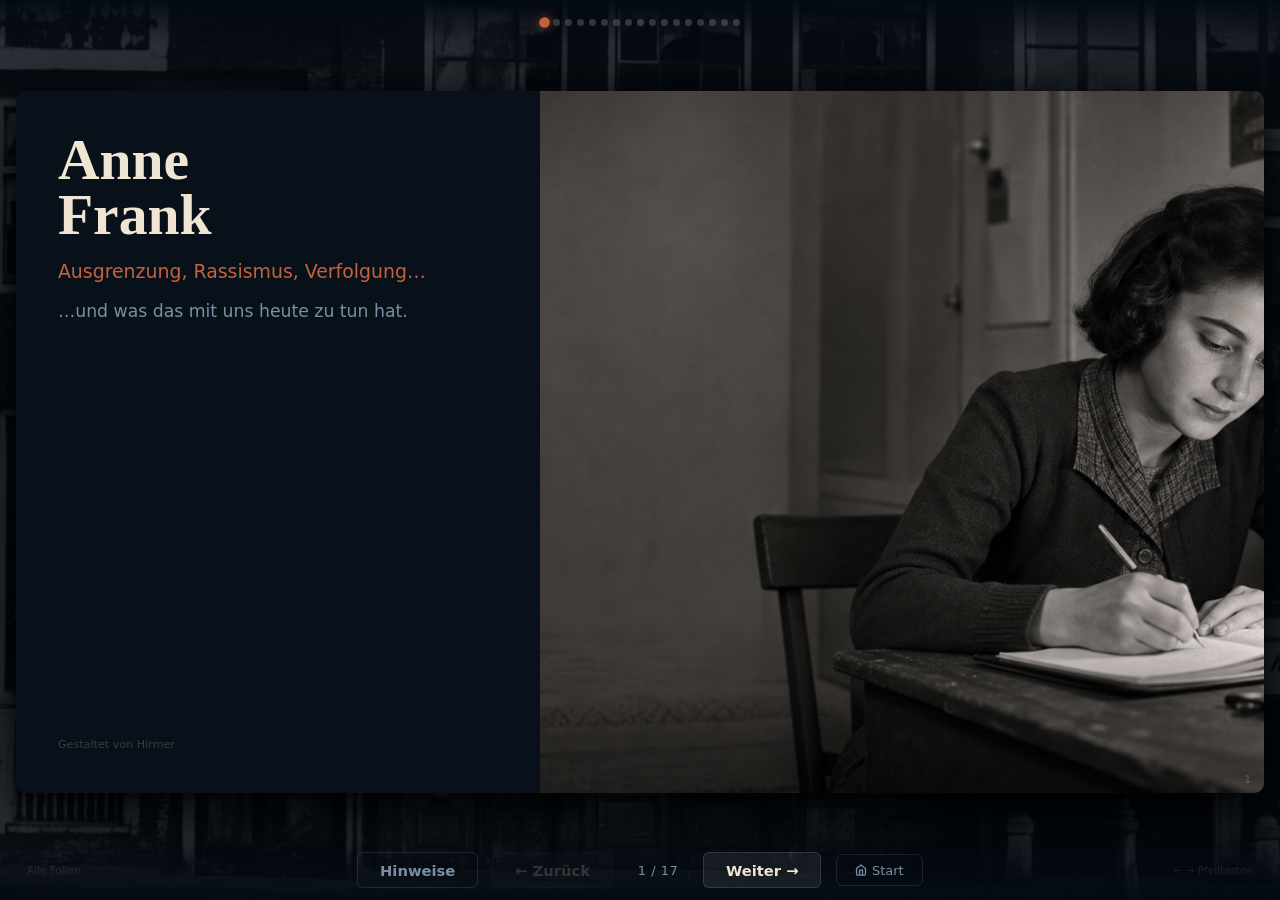
==== folien.html @ f6586eb7 "Initial Commit – Anne Frank Unterricht Website Folien, Arbeitsmaterial, PDF-Vorschauen und alle Asse" ====
<!DOCTYPE html>
<html lang="de">
<head>
  <meta charset="UTF-8">
  <meta name="viewport" content="width=device-width, initial-scale=1.0">
  <title>Anne Frank Unterricht – Folien</title>
  <link rel="icon" href="favicon.ico" sizes="any">
  <link rel="icon" href="favicon.svg" type="image/svg+xml">
  <link rel="stylesheet" href="css/theme.css">
  <link rel="stylesheet" href="css/folien.css">
</head>
<body>

  <!-- ── Dot-Navigation (oben) ──────────────── -->
  <nav class="dots-nav">
    <span class="dot" data-index="0"  title="F1 · Titel"></span>
    <span class="dot" data-index="1"  title="F2 · Gesprächsrahmen"></span>
    <span class="dot" data-index="2"  title="F3 · Wer war Anne?"></span>
    <span class="dot" data-index="3"  title="F4 · Zeitleiste"></span>
    <span class="dot" data-index="4"  title="F5 · Das Versteck"></span>
    <span class="dot" data-index="5"  title="F6 · Vorentlastung"></span>
    <span class="dot" data-index="6"  title="F7 · Video"></span>
    <span class="dot" data-index="7"  title="F8 · Gespräch nach Video"></span>
    <span class="dot" data-index="8"  title="F9 · Arbeitsblatt 1"></span>
    <span class="dot" data-index="9"  title="F10 · Übergang"></span>
    <span class="dot" data-index="10" title="F11 · Ausgrenzung heute"></span>
    <span class="dot" data-index="11" title="F12 · Wichtige Begriffe"></span>
    <span class="dot" data-index="12" title="F13 · Alltagssituationen"></span>
    <span class="dot" data-index="13" title="F14 · Klassendiskussion"></span>
    <span class="dot" data-index="14" title="F15 · Arbeitsblatt 2"></span>
    <span class="dot" data-index="15" title="F16 · Abschluss"></span>
    <span class="dot" data-index="16" title="F17 · Kahoot"></span>
  </nav>

  <!-- ── Folien-Bühne ───────────────────────── -->
  <main class="slide-stage" id="slideStage">

    <!-- F1 · Titelfolie ─────────────────────── -->
    <article class="slide" id="s0" style="background:var(--dark)">
      <div class="title-split">
        <div class="ts-left">
          <h1>Anne<br>Frank</h1>
          <p class="sub1">Ausgrenzung, Rassismus, Verfolgung…</p>
          <p class="sub2">…und was das mit uns heute zu tun hat.</p>
          <p class="credit">Gestaltet von Hirmer</p>
        </div>
        <div class="ts-right">
                    <!-- BILD: anne-schreibtisch  |  16:9 Querformat  |  1920×1080 px  |  Generiert ✓ -->
<div class="img-ph filled">
            <img src="images/anne-schreibtisch.png" alt="Anne schreibt an einem Schreibtisch in einem ruhigen Zimmer">

          </div>
        </div>
      </div>
      <span class="slide-num">1</span>
    </article>

    <!-- F2 · Gesprächsrahmen: 4 Karten ─────── -->
    <article class="slide" id="s1" style="background:var(--dark)">
      <div class="wichtig-wrap">
      <div class="strip-head"><span>Wichtig für das heutige Thema</span></div>
      <div class="wk-v2">

        <div class="wk-v2-row wk-v2-row-theme">
          <span class="wk-v2-label">Darüber sprechen wir heute</span>
          <div class="wk-v2-cards">

            <div class="wk-v2-card wk-v2-theme">
              <div class="wk-v2-img">
                <!-- BILD: wichtig-kind  |  16:9 Querformat  |  1600×900 px  |  Generiert ✓ (Neugenerierung als 16:9 empfohlen; focalPoint: center) -->
                <div class="img-ph filled"><img src="images/wichtig-kind.png" alt="Ernstes Kinderporträt im Stil der 1940er Jahre"></div>
              </div>
              <div class="wk-v2-body">
                <span>Wir sprechen über ein <strong>Kind im Krieg</strong>.</span>
              </div>
            </div>

            <div class="wk-v2-card wk-v2-theme">
              <div class="wk-v2-img">
                <!-- BILD: wichtig-ausgrenzung  |  16:9 Querformat  |  1600×900 px  |  Generiert ✓ (Neugenerierung als 16:9 empfohlen; focalPoint: center) -->
                <div class="img-ph filled"><img src="images/wichtig-ausgrenzung.png" alt="Eine einzelne Figur steht getrennt von einer Gruppe"></div>
              </div>
              <div class="wk-v2-body">
                <span>Es geht um <strong>Ausgrenzung und Angst</strong>.</span>
              </div>
            </div>

          </div>
        </div>

        <div class="wk-v2-row wk-v2-row-rules">
          <span class="wk-v2-label">Das gilt heute bei uns</span>
          <div class="wk-v2-cards">

            <div class="wk-v2-card wk-v2-rules">
              <div class="wk-v2-img">
                <!-- BILD: wichtig-sicherheit  |  16:9 Querformat  |  1600×900 px  |  Generiert ✓ (Neugenerierung als 16:9 empfohlen; focalPoint: center) -->
                <div class="img-ph filled"><img src="images/wichtig-sicherheit.png" alt="Schützende Hände halten ein warmes Licht"></div>
              </div>
              <div class="wk-v2-body">
                <span>Niemand muss etwas <strong>Persönliches</strong> erzählen.</span>
              </div>
            </div>

            <div class="wk-v2-card wk-v2-rules">
              <div class="wk-v2-img">
                <!-- BILD: wichtig-respekt  |  16:9 Querformat  |  1600×900 px  |  Generiert ✓ (Neugenerierung als 16:9 empfohlen; focalPoint: center) -->
                <div class="img-ph filled"><img src="images/wichtig-respekt.png" alt="Zwei Menschen begegnen sich respektvoll im Gespräch"></div>
              </div>
              <div class="wk-v2-body">
                <span>Jede <strong>Meinung wird respektiert</strong>.</span>
              </div>
            </div>

          </div>
        </div>

      </div>
      </div>
    </article>

    <!-- F3 · Wer war Anne? ──────────────────── -->
    <article class="slide" id="s2" style="background:var(--cream2)">
      <div class="speech-slide" style="background:transparent">
        <div class="sp-left">
          <div class="bubble">
            <p>„Hi, ich bin Anne! Wer von euch kennt mich und kann etwas über mich erzählen?"</p>
          </div>
        </div>
        <div class="sp-right">
                    <!-- BILD: anne-portraet-laechelnd  |  2:3 Hochformat  |  800×1200 px  |  Generiert ✓ -->
<div class="img-ph filled" style="height:100%">
            <img src="images/anne-portraet-laechelnd.png" alt="Freundliches Porträt eines Mädchens im Aquarellstil">

          </div>
        </div>
      </div>
      <span class="slide-num">3</span>
    </article>

    <!-- F4 · Zeitleiste ─────────────────────── -->
    <article class="slide" id="s3" style="background:var(--dark)">
      <div class="timeline-slide">
        <div class="tl-head">
          <h2>Anne Frank – Eine Zeitleiste</h2>
          <p>Von Frankfurt nach Bergen-Belsen</p>
        </div>
        <div class="tl-body">
          <div class="tl-imgs">
            <div class="tl-img-box">
              <!-- BILD: anne-frankfurt-1929  |  4:3 Querformat  |  Generiert ✓ -->
              <div class="img-ph filled"><img src="images/anne-frankfurt-1929.png" alt="Frankfurt am Main um 1929 mit Familie und Kinderwagen"></div>
            </div>
            <div class="tl-img-box">
              <!-- BILD: anne-amsterdam-1933  |  4:3 Querformat  |  Generiert ✓ -->
              <div class="img-ph filled"><img src="images/anne-amsterdam-1933.png" alt="Jüdische Familie kommt 1933 mit Koffern in Amsterdam an"></div>
            </div>
            <div class="tl-img-box">
              <!-- BILD: anne-hinterhaus-1942  |  4:3 Querformat  |  Generiert ✓ -->
              <div class="img-ph filled"><img src="images/anne-hinterhaus-1942.png" alt="Das Hinterhaus in Amsterdam als stilles Versteck um 1942"></div>
            </div>
            <div class="tl-img-box">
              <!-- BILD: anne-entdeckt-1944  |  4:3 Querformat  |  Generiert ✓ -->
              <div class="img-ph filled"><img src="images/anne-entdeckt-1944.png" alt="Ein Bücherregal-Geheimgang wird 1944 in hellem Licht entdeckt"></div>
            </div>
            <div class="tl-img-box">
              <!-- BILD: anne-erinnerung-1945  |  4:3 Querformat  |  Generiert ✓ -->
              <div class="img-ph filled"><img src="images/anne-erinnerung-1945.png" alt="Offenes Tagebuch mit weißer Tulpe als stilles Gedenken an 1945"></div>
            </div>
          </div>
          <div class="tl-connector">
            <div class="tl-dot-cell"><div class="tl-dot"></div></div>
            <div class="tl-dot-cell"><div class="tl-dot"></div></div>
            <div class="tl-dot-cell"><div class="tl-dot"></div></div>
            <div class="tl-dot-cell"><div class="tl-dot"></div></div>
            <div class="tl-dot-cell"><div class="tl-dot"></div></div>
          </div>
          <div class="tl-texts">
            <div class="tl-cell"><div class="tl-year">1929</div><div class="tl-title">Frankfurt</div><div class="tl-desc">Anne wird am 12. Juni in Frankfurt am Main geboren.</div></div>
            <div class="tl-cell"><div class="tl-year">1933</div><div class="tl-title">Niederlande</div><div class="tl-desc">Familie Frank flüchtet vor den Nazis nach Amsterdam.</div></div>
            <div class="tl-cell"><div class="tl-year">1942</div><div class="tl-title">Das Versteck</div><div class="tl-desc">Die Familie zieht ins geheime Hinterhaus – über 2 Jahre lang.</div></div>
            <div class="tl-cell"><div class="tl-year">1944</div><div class="tl-title">Entdeckt</div><div class="tl-desc">Die Familie wird verraten und von der Gestapo verhaftet.</div></div>
            <div class="tl-cell"><div class="tl-year">1945</div><div class="tl-title">Bergen-Belsen</div><div class="tl-desc">Anne stirbt im KZ. Sie ist 15 Jahre alt.</div></div>
          </div>
        </div>
      </div>
      <span class="slide-num">4</span>
    </article>

    <!-- F5 · Das Versteck und das Tagebuch ─── -->
    <article class="slide" id="s4" style="background:var(--cream2)">
      <div class="panel-image" style="background:transparent">
        <div class="pi-panel">
          <h2>Das Versteck und das Tagebuch</h2>
          <p>Anne und ihre Familie mussten sich <strong>über zwei Jahre</strong> im Hinterhaus in Amsterdam verstecken.</p>
          <p>In dieser Zeit schrieb Anne alle ihre Gedanken und Gefühle in ihr <strong>Tagebuch</strong> – das einzige, was ihr blieb.</p>
        </div>
        <div class="pi-img">
                    <!-- BILD: hinterhaus-aquarell  |  3:4 Hochformat  |  Generiert ✓ -->
          <div class="img-ph filled" style="height:100%">
            <img src="images/hinterhaus-aquarell.png" alt="Aquarell-Illustration des Hinterhauses in Amsterdam">
          </div>
        </div>
      </div>
      <span class="slide-num">5</span>
    </article>

    <!-- F6 · Vorentlastung Video ─────────────── -->
    <article class="slide" id="s5" style="background:var(--dark)">
      <div class="strip-head"><span>Bevor wir das Video schauen</span></div>
      <div class="previd-body">

        <div class="previd-center">
          <span class="previd-label">🎬 Deine Aufgabe</span>
          <h2 class="previd-question">Wie lange hat Anne<br>sich versteckt?</h2>
          <p class="previd-hint">Achte im Video auf diese Antwort.</p>
        </div>

        <div class="previd-vocab">
          <span class="previd-vocab-label">Im Video kommen diese Begriffe vor – kennst du sie schon?</span>
          <div class="previd-cards">

            <div class="pvc-wrap">
              <div class="pvc-card" onclick="this.classList.toggle('flipped')">
                <div class="pvc-front"><span class="pvc-term">Hinterhaus</span></div>
                <div class="pvc-back"><span class="pvc-def">Versteck</span></div>
              </div>
            </div>

            <div class="pvc-wrap">
              <div class="pvc-card" onclick="this.classList.toggle('flipped')">
                <div class="pvc-front"><span class="pvc-term">Tagebuch</span></div>
                <div class="pvc-back"><span class="pvc-def">Annes Heft</span></div>
              </div>
            </div>

            <div class="pvc-wrap">
              <div class="pvc-card" onclick="this.classList.toggle('flipped')">
                <div class="pvc-front"><span class="pvc-term">Gestapo</span></div>
                <div class="pvc-back"><span class="pvc-def">Nazi-Polizei</span></div>
              </div>
            </div>

            <div class="pvc-wrap">
              <div class="pvc-card" onclick="this.classList.toggle('flipped')">
                <div class="pvc-front"><span class="pvc-term">Bergen-Belsen</span></div>
                <div class="pvc-back"><span class="pvc-def">Lager</span></div>
              </div>
            </div>

          </div>
        </div>

      </div>
      <span class="slide-num">6</span>
    </article>

    <!-- F7 · Video ───────────────────────────── -->
    <article class="slide" id="s6" style="background:var(--dark)">
      <div class="vid-layout">

        <div class="vid-left">
          <div class="vid-task">
            <p class="vid-intro">Schaut euch Annes Geschichte an.</p>
            <p class="vid-q-label">Achtet dabei auf die Frage:</p>
            <p class="vid-question">Wie lange musste sich Anne verstecken?</p>
          </div>
          <div class="vid-meta">
            <div class="vid-meta-row">
              <span class="vid-meta-label">Quelle</span>
              <span class="vid-meta-val">Anne Frank House, Amsterdam</span>
            </div>
            <div class="vid-meta-row">
              <span class="vid-meta-label">Dauer</span>
              <span class="vid-meta-val">28 Minuten</span>
            </div>
            <div class="vid-meta-row">
              <span class="vid-meta-label">Schwerpunkt</span>
              <span class="vid-meta-val">Leben und Verfolgung von Anne Frank</span>
            </div>
            <div class="vid-meta-links">
              <a class="vid-meta-btn" href="https://www.annefrank.org/de/bildungsarbeit/product/132/video-das-kurze-leben-der-anne-frank/" target="_blank">Anne Frank House</a>
              <a class="vid-meta-btn" href="https://vimeo.com/329564758/5d00be0e79" target="_blank">Vimeo</a>
            </div>
          </div>
        </div>

        <div class="vid-right">
          <a class="vid-thumb-wrap" href="https://vimeo.com/329564758/5d00be0e79" target="_blank" onclick="event.stopPropagation()">
            <img class="vid-thumb" src="images/anne_frank_titel.png" alt="Anne Frank – Ihre Geschichte" onerror="this.src='https://vumbnail.com/329564758.jpg'">
            <div class="vid-play-btn">
              <svg viewBox="0 0 80 80" width="90" height="90">
                <circle cx="40" cy="40" r="38" fill="rgba(0,0,0,.55)" stroke="rgba(255,255,255,.25)" stroke-width="1.5"/>
                <polygon points="32,22 62,40 32,58" fill="white"/>
              </svg>
            </div>
          </a>
        </div>

      </div>
      <span class="slide-num">7</span>
    </article>

    <!-- F8 · Gespräch nach dem Video ────────── -->
    <article class="slide sp-var-2" id="s7" style="background:var(--cream2)">
      <div class="speech-slide" style="background:transparent">
        <div class="sp-left">
          <div class="bubble">
            <p>„Wie hättet ihr euch gefühlt, wenn ihr euch verstecken müsstet?"</p>
          </div>
        </div>
        <div class="sp-right">
                    <!-- BILD: anne-portraet-laechelnd  |  2:3 Hochformat  |  800×1200 px  |  Generiert ✓ -->
<div class="img-ph filled" style="height:100%">
            <img src="images/anne-portraet-laechelnd.png" alt="Freundliches Porträt eines Mädchens im Aquarellstil">
          </div>
        </div>
      </div>
      <span class="slide-num">8</span>
    </article>

    <!-- F9 · Arbeitsblatt 1 ─────────────────── -->
    <article class="slide" id="s8" style="background:var(--dark)">
      <div class="panel-image">
        <div class="pi-panel">
          <h2>Bearbeitet jetzt das Arbeitsblatt!</h2>
          <p>Lest die Aufgaben durch und bearbeitet sie in Einzelarbeit.</p>
          <div class="worksheet-preview-pair">
            <button class="worksheet-preview-card" data-img="Arbeitsblaetter/previews/Png_AB1_AnneFrank_S.png">
              <img src="Arbeitsblaetter/previews/Png_AB1_AnneFrank_S.png" alt="Arbeitsblatt 1 Schülerblatt">
              <span>Schülerblatt</span>
            </button>
            <button class="worksheet-preview-card" data-img="Arbeitsblaetter/previews/Png_AB1_AnneFrank_L.png">
              <img src="Arbeitsblaetter/previews/Png_AB1_AnneFrank_L.png" alt="Arbeitsblatt 1 Lösungsblatt">
              <span>Lösungsblatt</span>
            </button>
          </div>
          <p class="worksheet-preview-hint">Anklicken zum Vergrößern</p>
        </div>
        <div class="pi-img">
          <div class="img-ph filled" style="height:100%">
            <img src="images/schueler-arbeitsblatt.png" alt="Jugendlicher arbeitet konzentriert an einem Arbeitsblatt">
          </div>
        </div>
      </div>
      <span class="slide-num">9</span>
    </article>

    <!-- F10 · Übergang ──────────────────────── -->
    <article class="slide sp-var-3" id="s9" style="background:var(--cream2)">
      <div class="speech-slide" style="background:transparent">
        <div class="sp-left">
          <div class="bubble">
            <p>„Warum werden Menschen manchmal ausgeschlossen, obwohl sie nichts falsch gemacht haben?"</p>
          </div>
        </div>
        <div class="sp-right">
                    <!-- BILD: anne-portraet-laechelnd  |  2:3 Hochformat  |  800×1200 px  |  Generiert ✓ -->
<div class="img-ph filled" style="height:100%">
            <img src="images/anne-portraet-laechelnd.png" alt="Freundliches Porträt eines Mädchens im Aquarellstil">
          </div>
        </div>
      </div>
      <span class="slide-num">10</span>
    </article>

    <!-- F10 · Gibt es Ausgrenzung heute noch? ─ -->
    <article class="slide sp-var-4" id="s10" style="background:var(--cream2)">
      <div class="speech-slide" style="background:transparent">
        <div class="sp-left">
          <div class="bubble">
            <p>„Habt ihr so etwas schon einmal erlebt oder beobachtet?"</p>
          </div>
        </div>
        <div class="sp-right">
                    <!-- BILD: anne-portraet-laechelnd  |  2:3 Hochformat  |  800×1200 px  |  Generiert ✓ -->
<div class="img-ph filled" style="height:100%">
            <img src="images/anne-portraet-laechelnd.png" alt="Freundliches Porträt eines Mädchens im Aquarellstil">
          </div>
        </div>
      </div>
      <span class="slide-num">11</span>
    </article>

    <!-- F11 · Wichtige Begriffe ─────────────── -->
    <article class="slide" id="s11">
      <div class="glossary">
        <div class="strip-head"><span>Begriffe verstehen</span></div>
        <div class="gl-flip-grid">

          <div class="gl-flip-wrap">
            <div class="gl-flip-card" onclick="flipCard(this)">
              <div class="gl-front">
                <span class="gl-flip-term">Ausgrenzung</span>
                <div class="gl-flip-img">
                                    <!-- BILD: glossar-ausgrenzung  |  1:1 Quadrat  |  Generiert ✓ -->
                  <div class="img-ph filled"><img src="images/glossar-ausgrenzung.png" alt="Ein Kind sitzt allein am Rand eines Spielplatzes"></div>
                </div>
                <span class="gl-flip-hint">Tippen zum Aufdecken</span>
              </div>
              <div class="gl-back">
                <span class="gl-flip-term">Ausgrenzung</span>
                <p>Wenn jemand absichtlich von einer Gruppe ferngehalten oder ignoriert wird.</p>
              </div>
            </div>
          </div>

          <div class="gl-flip-wrap">
            <div class="gl-flip-card" onclick="flipCard(this)">
              <div class="gl-front">
                <span class="gl-flip-term">Diskriminierung</span>
                <div class="gl-flip-img">
                                    <!-- BILD: glossar-diskriminierung  |  1:1 Quadrat  |  Generiert ✓ -->
                  <div class="img-ph filled"><img src="images/glossar-diskriminierung.png" alt="Eine Waage zeigt ungleiche Behandlung verschiedener Menschen"></div>
                </div>
                <span class="gl-flip-hint">Tippen zum Aufdecken</span>
              </div>
              <div class="gl-back">
                <span class="gl-flip-term">Diskriminierung</span>
                <p>Wenn jemand unfair behandelt wird – wegen Herkunft, Aussehen oder Religion.</p>
              </div>
            </div>
          </div>

          <div class="gl-flip-wrap">
            <div class="gl-flip-card" onclick="flipCard(this)">
              <div class="gl-front">
                <span class="gl-flip-term">Vorurteil</span>
                <div class="gl-flip-img">
                                    <!-- BILD: glossar-vorurteil  |  1:1 Quadrat  |  Generiert ✓ -->
                  <div class="img-ph filled"><img src="images/glossar-vorurteil.png" alt="Ein Gesicht ist teilweise durch eine Augenbinde verdeckt"></div>
                </div>
                <span class="gl-flip-hint">Tippen zum Aufdecken</span>
              </div>
              <div class="gl-back">
                <span class="gl-flip-term">Vorurteil</span>
                <p>Eine Meinung über jemanden, ohne ihn wirklich zu kennen – oft falsch und verletzend.</p>
              </div>
            </div>
          </div>

          <div class="gl-flip-wrap">
            <div class="gl-flip-card" onclick="flipCard(this)">
              <div class="gl-front">
                <span class="gl-flip-term">Rassismus</span>
                <div class="gl-flip-img">
                                    <!-- BILD: glossar-rassismus  |  1:1 Quadrat  |  Generiert ✓ -->
                  <div class="img-ph filled"><img src="images/glossar-rassismus.png" alt="Eine abweisende Hand steht vor einer vielfältigen Gruppe"></div>
                </div>
                <span class="gl-flip-hint">Tippen zum Aufdecken</span>
              </div>
              <div class="gl-back">
                <span class="gl-flip-term">Rassismus</span>
                <p>Wenn Menschen wegen ihrer Hautfarbe, Herkunft oder Religion schlechter behandelt werden.</p>
              </div>
            </div>
          </div>

        </div>
      </div>
      <span class="slide-num">12</span>
    </article>

    <!-- F12 · Alltagssituationen ─────────────── -->
    <article class="slide" id="s12" style="background:var(--cream2)">
      <div class="speech-slide" style="background:transparent">
        <div class="sp-left">
          <div class="sit-examples">
            <div class="sit-ex">„Du darfst nicht mitspielen."</div>
            <div class="sit-ex">„Jemand wird wegen seiner Sprache ausgelacht."</div>
            <div class="sit-ex">„Jemand wird wegen seiner Herkunft beleidigt."</div>
          </div>
          <div class="bubble">
            <p>„Ist das fair?"</p>
          </div>
        </div>
        <div class="sp-right">
                    <!-- BILD: anne-portraet-laechelnd  |  2:3 Hochformat  |  800×1200 px  |  Generiert ✓ -->
<div class="img-ph filled" style="height:100%">
            <img src="images/anne-portraet-laechelnd.png" alt="Freundliches Porträt eines Mädchens im Aquarellstil">
          </div>
        </div>
      </div>
      <span class="slide-num">13</span>
    </article>

    <!-- F13 · Klassendiskussion ─────────────── -->
    <article class="slide sp-var-2" id="s13" style="background:var(--cream2)">
      <div class="speech-slide" style="background:transparent">
        <div class="sp-left">
          <div class="bubble">
            <p>„Was kann man tun, wenn jemand ausgegrenzt wird?"</p>
          </div>
        </div>
        <div class="sp-right">
                    <!-- BILD: anne-portraet-laechelnd  |  2:3 Hochformat  |  800×1200 px  |  Generiert ✓ -->
<div class="img-ph filled" style="height:100%">
            <img src="images/anne-portraet-laechelnd.png" alt="Freundliches Porträt eines Mädchens im Aquarellstil">
          </div>
        </div>
      </div>
      <span class="slide-num">14</span>
    </article>

    <!-- F14 · Arbeitsblatt 2 ───────────────────── -->
    <article class="slide" id="s14" style="background:var(--dark)">
      <div class="panel-image">
        <div class="pi-panel">
          <h2>Bearbeitet jetzt das Arbeitsblatt!</h2>
          <p>Fallbeispiele in Gruppen bearbeiten.<br>Je eine Perspektive: <strong>Opfer · Täter · Beobachter</strong></p>
          <div class="worksheet-preview-pair">
            <button class="worksheet-preview-card" data-img="Arbeitsblaetter/previews/Png_AB2_Diskriminierung_S.png">
              <img src="Arbeitsblaetter/previews/Png_AB2_Diskriminierung_S.png" alt="Arbeitsblatt 2 Schülerblatt">
              <span>Schülerblatt</span>
            </button>
            <button class="worksheet-preview-card" data-img="Arbeitsblaetter/previews/Png_AB2_Diskriminierung_L.png">
              <img src="Arbeitsblaetter/previews/Png_AB2_Diskriminierung_L.png" alt="Arbeitsblatt 2 Lösungsblatt">
              <span>Lösungsblatt</span>
            </button>
          </div>
          <p class="worksheet-preview-hint">Anklicken zum Vergrößern</p>
        </div>
        <div class="pi-img">
          <div class="img-ph filled" style="height:100%">
            <img src="images/schueler-arbeitsblatt.png" alt="Jugendlicher arbeitet konzentriert an einem Arbeitsblatt">
          </div>
        </div>
      </div>
      <span class="slide-num">15</span>
    </article>

    <!-- F15 · Abschluss ─────────────────────── -->
    <article class="slide" id="s15" style="background:var(--dark)">
      <div class="closing-split">
        <div class="cl-img">
                    <!-- BILD: anne-tagebuch  |  3:4 Hochformat  |  Generiert ✓ -->
          <div class="img-ph filled" style="height:100%">
            <img src="images/anne-tagebuch.png" alt="Anne Frank beim Schreiben in ihr Tagebuch">
          </div>
        </div>
        <div class="cl-panel">
          <h2>Was können wir von Anne Frank lernen?</h2>
          <div class="cl-situation">
            <p>Auf dem Pausenhof wird ein Schüler wegen seiner Herkunft oder seiner Sprache ausgelacht.</p>
            <p>Die meisten schauen nur zu.</p>
          </div>
          <p class="cl-question">Wie könnten wir in dieser Situation reagieren?</p>
          <div class="cl-flip-wrap">
            <div class="cl-flip-card" onclick="flipCard(this)">
              <div class="cl-flip-front">
                <span class="cl-flip-label">Zum Abschluss</span>
                <span class="cl-flip-sub">ein Gedanke von Anne Frank</span>
                <span class="cl-flip-hint">Tippen zum Aufdecken</span>
              </div>
              <div class="cl-flip-back">
                <p>„Wie wunderbar ist es,<br>dass niemand einen Moment warten muss,<br>um die Welt zu verbessern."</p>
                <cite>— Anne Frank</cite>
              </div>
            </div>
          </div>
        </div>
      </div>
      <span class="slide-num">16</span>
    </article>

    <!-- F16 · Kahoot-Quiz ───────────────────── -->
    <article class="slide" id="s16" style="background:#46178f; display:flex; flex-direction:column; align-items:center; justify-content:center; gap:0;">
      <div style="text-align:center; color:white; display:flex; flex-direction:column; align-items:center; gap:22px; padding:32px 24px;">

        <!-- Dankeschön -->
        <div style="font-family:Georgia,'Times New Roman',serif; line-height:1.2; margin-bottom:4px;">
          <div style="font-size:clamp(1.4em,3.5vw,2.2em); font-weight:700; letter-spacing:0.01em;">Vielen Dank fürs Zuhören!</div>
          <div style="font-size:clamp(0.75em,1.8vw,1em); opacity:0.7; margin-top:6px; font-style:italic;">Jetzt testen wir, was du heute gelernt hast.</div>
        </div>

        <!-- Kahoot-Logo -->
        <div style="font-size:2.6em; font-weight:900; letter-spacing:-2px; font-family:'Helvetica Neue',Helvetica,Arial,sans-serif; line-height:1; opacity:0.95;">
          kahoot!
        </div>

        <!-- Hauptbutton -->
        <a href="https://play.kahoot.it/v2/?quizId=42eddab2-4ef6-45fc-b755-da218dccf1d9&hostId=d2ffbff7-d680-4ff7-a1f4-e59ab9cbad07"
           target="_blank"
           style="display:inline-block; background:#ffa602; color:#1a1a1a; font-size:1.45em; font-weight:900; padding:18px 40px; border-radius:14px; text-decoration:none; letter-spacing:0.3px; box-shadow:0 6px 28px rgba(0,0,0,0.35); transition:transform .15s; line-height:1.2; cursor:pointer;"
           onmouseover="this.style.transform='scale(1.04)'" onmouseout="this.style.transform='scale(1)'">
          🎮&nbsp; Hier geht's zum Anne-Frank-Quiz
        </a>

        <!-- Hinweis-Badge -->
        <div style="background:rgba(255,255,255,0.15); border:1.5px solid rgba(255,255,255,0.4); border-radius:10px; padding:10px 22px; font-size:0.9em; max-width:440px; line-height:1.5;">
          ⚠️&nbsp; <strong>Hinweis:</strong> Die Lehrkraft muss bei Kahoot angemeldet sein, um das Quiz zu starten.
        </div>


      </div>
      <span class="slide-num">17</span>
    </article>

  </main>

  <!-- ── Untere Navigation ───────────────────── -->
  <nav class="bottom-nav">
    <button class="nav-btn" id="btnHinweise">Hinweise</button>
    <button class="nav-btn" id="btnPrev">← Zurück</button>
    <span class="slide-counter" id="slideCounter">1 / 15</span>
    <button class="nav-btn" id="btnNext">Weiter →</button>
    <a class="home-btn" href="index.html">
      <svg width="12" height="12" viewBox="0 0 24 24" fill="none" stroke="currentColor" stroke-width="2.5"><path d="M3 9l9-7 9 7v11a2 2 0 01-2 2H5a2 2 0 01-2-2z"/><polyline points="9 22 9 12 15 12 15 22"/></svg>
      Start
    </a>
    <a class="nav-btn" id="btnFilme" href="filme.html" hidden>Weitere Filme</a>
    <span class="key-hint" id="btnAllSlides">Alle Folien</span>
    <span class="key-hint">← → Pfeiltasten</span>
  </nav>


  <!-- ── Arbeitsblatt-Overlay ──────────────────── -->
  <div class="worksheet-overlay" id="worksheetOverlay" aria-hidden="true">
    <button class="worksheet-overlay-close" id="worksheetOverlayClose">×</button>
    <div class="worksheet-overlay-content">
      <img id="worksheetOverlayImage" src="" alt="">
    </div>
  </div>

  <script src="js/moderation.js"></script>
  <script src="js/folien.js"></script>
</body>
</html>
---- css/theme.css ----
/*
  ╔══════════════════════════════════════════╗
  ║  THEME – hier alle Farben & Größen       ║
  ║  anpassen, wirkt sich auf alles aus      ║
  ╚══════════════════════════════════════════╝
*/

:root {
  /* Farben */
  --dark:    #08111A;
  --deep:    #0D1B2A;
  --card:    #162840;
  --panel:   #1E3352;
  --cream:   #EFE5D2;
  --white:   #F8F3EC;
  --accent:  #C4623C;   /* Hauptakzent – Terrakotta-Orange */
  --muted:   #7A8FA4;   /* gedämpfter Text */
  --gold:    #F0BF40;   /* Glossar-Highlight */
  --yellow:  #F0BF40;   /* Notiz-Folien */
  --cream2:  #EBE0CE;   /* Sprechblasen-Hintergrund */
  --imgbg:   #1A2B3C;   /* Bild-Platzhalter Hintergrund */

  /* Hintergrundbild (body) */
  --bg-image: url('../images/hinterhaus-foto.jpg');
  --bg-overlay: rgba(4, 10, 18, 0.82);  /* Dunkelheit über Hintergrundfoto */

  /* Navigation */
  --nav-height-top:    44px;
  --nav-height-bottom: 60px;

  /* Schriften */
  --font-sans: system-ui, -apple-system, "Segoe UI", Arial, sans-serif;
  --font-serif: Georgia, serif;

  /* Abstände */
  --slide-radius: 10px;
}
---- css/folien.css ----
/* ════════════════════════════════════════════
   FOLIEN – Layout & Komponenten
   Farben/Größen → theme.css ändern
   ════════════════════════════════════════════ */

* { box-sizing: border-box; margin: 0; padding: 0; }
html { font-size: 18px; height: 100%; overflow: hidden; }
body { height: 100%; overflow: hidden; }

body {
  background: var(--dark) var(--bg-image) center / cover no-repeat fixed;
  font-family: var(--font-sans);
  color: var(--cream);
  user-select: none;
}
body::before {
  content: '';
  position: fixed; inset: 0;
  background: var(--bg-overlay);
  z-index: 0; pointer-events: none;
}

/* ── Dot-Navigation (oben) ────────────────── */
.dots-nav {
  position: fixed; top: 0; left: 0; right: 0;
  height: var(--nav-height-top);
  display: flex; align-items: center; justify-content: center;
  gap: 5px; z-index: 100;
  background: linear-gradient(to bottom, rgba(4,10,18,.95) 0%, transparent 100%);
  padding: 0 1rem;
}
.dot-group { display: flex; gap: 4px; align-items: center; }
.dot-sep { width: 1px; height: 10px; background: rgba(255,255,255,.12); margin: 0 4px; }
.dot {
  width: 7px; height: 7px; border-radius: 50%;
  background: rgba(255,255,255,.18);
  cursor: pointer; transition: background .25s, transform .25s;
}
.dot:hover { background: rgba(255,255,255,.5); transform: scale(1.4); }
.dot.active { background: var(--accent); transform: scale(1.5); box-shadow: 0 0 7px rgba(196,98,60,.8); }
.dot.is-note { background: rgba(240,191,64,.3); }
.dot.is-note.active { background: var(--gold); box-shadow: 0 0 7px rgba(240,191,64,.6); }
.phase-badge {
  font-size: .5rem; font-weight: 700; letter-spacing: .1em;
  text-transform: uppercase; color: rgba(255,255,255,.18); display: none;
}
@media(min-width:960px){ .phase-badge { display: inline; } }

/* ── Slide-Bühne ──────────────────────────── */
.slide-stage {
  position: fixed;
  top: var(--nav-height-top);
  bottom: var(--nav-height-bottom);
  left: 0; right: 0;
  display: flex; align-items: center; justify-content: center;
  z-index: 10; padding: 8px 16px;
}

/* ── Slide-Basis ──────────────────────────── */
.slide {
  position: absolute;
  width: min(calc(100vw - 32px), calc((100vh - 116px) * 16 / 9));
  aspect-ratio: 16/9;
  border-radius: var(--slide-radius); overflow: hidden;
  box-shadow: 0 24px 80px rgba(0,0,0,.9), 0 4px 20px rgba(0,0,0,.6);
  background: var(--deep);
  display: flex; flex-direction: column;
  opacity: 0; transform: translateX(60px) scale(.98);
  pointer-events: none;
  transition: opacity .32s ease, transform .32s ease;
}
.slide.active  { opacity: 1; transform: translateX(0) scale(1); pointer-events: all; }
.slide.leaving { opacity: 0; transform: translateX(-60px) scale(.98); transition: opacity .22s ease, transform .22s ease; }
.slide-num {
  position: absolute; bottom: 8px; right: 12px;
  font-size: .58rem; color: rgba(255,255,255,.15);
  font-weight: 700; letter-spacing: .06em; z-index: 5;
}

/* ── Bild-Platzhalter ─────────────────────── */
.img-ph {
  width: 100%; height: 100%;
  background: var(--imgbg);
  display: flex; flex-direction: column;
  align-items: center; justify-content: center;
  gap: .45rem; color: rgba(255,255,255,.18);
  position: relative;
  overflow: hidden;
}
.img-ph svg { width: 28px; height: 28px; opacity: .35; }
.img-ph > span {
  font-size: .55rem; font-style: italic;
  opacity: .45; text-align: center; padding: 0 .8rem;
  color: rgba(255,255,255,.4);
}
.img-ph.filled > img {
  position: absolute; inset: 0;
  width: 100%; height: 100%;
  object-fit: cover;
}
.img-ph.filled > svg,
.img-ph.filled > span { display: none; }

/* ── Kopier-Knopf ─────────────────────────── */
.img-copy-btn {
  position: absolute; bottom: 7px; right: 7px;
  background: rgba(0,0,0,.55);
  border: 1px solid rgba(255,255,255,.22);
  border-radius: 4px; color: rgba(255,255,255,.8);
  font-family: var(--font-sans); font-size: .5rem; font-weight: 600;
  letter-spacing: .04em; padding: 3px 8px;
  cursor: pointer; opacity: 0;
  transition: opacity .2s, background .2s;
  z-index: 20; user-select: none;
}
.img-ph:hover .img-copy-btn { opacity: 1; }
.img-copy-btn:hover { background: rgba(0,0,0,.75); }
.img-copy-btn.copied {
  background: rgba(20,80,20,.75);
  border-color: rgba(80,200,80,.4);
  color: #9eff9e; opacity: 1;
}

/* ── Sektion-Header-Streifen ──────────────── */
.strip-head {
  background: var(--accent); height: 10%; min-height: 30px;
  display: flex; align-items: center; padding: 0 5%; flex-shrink: 0;
}
.strip-head span {
  font-size: clamp(.62rem,1.6vw,.88rem); font-weight: 700;
  letter-spacing: .12em; text-transform: uppercase;
  color: rgba(255,255,255,.92);
}

/* ── Notiz-Folien (gelb) ──────────────────── */
.slide-note { background: var(--yellow) !important; }
.note-inner { padding: 7% 8%; height: 100%; display: flex; flex-direction: column; justify-content: center; gap: .6rem; }
.note-tag { font-size: .6rem; font-weight: 700; letter-spacing: .16em; text-transform: uppercase; color: rgba(0,0,0,.45); }
.note-inner h2 { font-family: var(--font-serif); font-size: clamp(1rem,2.6vw,1.4rem); color: #1A1200; line-height: 1.3; }
.note-inner p { font-size: clamp(.72rem,1.8vw,.96rem); color: #2A2000; line-height: 1.7; font-style: italic; }

/* ── Titelfolie (Split) ───────────────────── */
.title-split { flex: 1; display: grid; grid-template-columns: 42% 58%; }
.ts-left { background: var(--dark); padding: 8%; display: flex; flex-direction: column; justify-content: center; gap: .8rem; }
.ts-left h1 { font-family: var(--font-serif); font-size: clamp(1.9rem,5.5vw,3.2rem); color: var(--cream); line-height: .95; }
.ts-left .sub1 { font-size: clamp(.75rem,2vw,1.05rem); color: var(--accent); line-height: 1.5; }
.ts-left .sub2 { font-size: clamp(.7rem,1.8vw,.96rem); color: var(--muted); line-height: 1.5; }
.ts-left .credit { margin-top: auto; font-size: .62rem; color: rgba(255,255,255,.18); }
.ts-right { overflow: hidden; }

/* ── Wichtig: 5 Hochformat-Kacheln ───────── */
.wichtig-wrap { flex: 1; display: flex; flex-direction: column; }
.wichtig-cards { flex: 1; display: grid; grid-template-columns: repeat(5, 1fr); gap: 2px; }
.wk-card { position: relative; overflow: hidden; }
.wk-card > .img-ph { position: absolute; inset: 0; width: 100%; height: 100%; border-radius: 0; }
.wk-gradient {
  position: absolute; inset: 0;
  background: linear-gradient(to top, rgba(0,0,0,.95) 0%, rgba(0,0,0,.5) 40%, rgba(0,0,0,.1) 100%);
  z-index: 2; pointer-events: none;
}
.wk-body { position: absolute; bottom: 0; left: 0; right: 0; padding: 8% 7% 7%; z-index: 3; }
.wk-num { font-size: clamp(.5rem,1.2vw,.68rem); font-weight: 700; letter-spacing: .14em; color: var(--accent); margin-bottom: .35rem; display: block; }
.wk-body span { font-size: clamp(.78rem,2vw,1.1rem); color: var(--white); line-height: 1.4; font-weight: 600; text-shadow: 0 2px 10px rgba(0,0,0,.8); display: block; }

/* ── Annes Situation: 2×2 Bildkacheln ─────── */
.situation-wrap { flex: 1; display: flex; flex-direction: column; }
.situation-grid { flex: 1; display: grid; grid-template-columns: 1fr 1fr; grid-template-rows: 1fr 1fr; gap: 2px; }
.sit-card { position: relative; overflow: hidden; }
.sit-card > .img-ph { position: absolute; inset: 0; width: 100%; height: 100%; border-radius: 0; }
.sit-overlay {
  position: absolute; inset: 0;
  background: linear-gradient(to top, rgba(0,0,0,.92) 0%, rgba(0,0,0,.35) 55%, rgba(0,0,0,0) 100%);
  z-index: 2; pointer-events: none;
}
.sit-label { position: absolute; bottom: 0; left: 0; right: 0; padding: 5% 6%; z-index: 3; }
.sit-label span { font-size: clamp(.9rem,2.4vw,1.35rem); color: var(--white); font-weight: 700; text-shadow: 0 2px 12px rgba(0,0,0,.85); line-height: 1.25; }

/* ── Sprechblase ──────────────────────────── */
.speech-slide { flex: 1; background: var(--cream2); display: grid; grid-template-columns: 55% 45%; }
.sp-left { padding: 8% 5% 8% 7%; display: flex; flex-direction: column; justify-content: center; }
.bubble { background: var(--white); border-radius: 14px 14px 14px 3px; padding: 6% 7%; box-shadow: 0 8px 28px rgba(0,0,0,.15); position: relative; }
.bubble::after { content: ''; position: absolute; bottom: -14px; left: 24px; border: 14px solid transparent; border-top-color: var(--white); border-bottom: none; }
.bubble p { font-size: clamp(.78rem,2.1vw,1.12rem); color: #2A2A2A; line-height: 1.65; font-style: italic; }
.sp-right { overflow: hidden; }

/* ── Text + Bild ──────────────────────────── */
.text-image { flex: 1; display: grid; grid-template-columns: 52% 48%; }
.ti-text { padding: 9%; display: flex; flex-direction: column; justify-content: center; gap: .8rem; }
.ti-text h2 { font-family: var(--font-serif); font-size: clamp(1rem,2.8vw,1.5rem); color: var(--accent); line-height: 1.3; }
.ti-text p { font-size: clamp(.78rem,2vw,1.08rem); color: var(--cream); line-height: 1.75; }
.ti-text strong { color: var(--white); }
.ti-img { overflow: hidden; }

/* ── Panel + Bild ─────────────────────────── */
.panel-image { flex: 1; display: grid; grid-template-columns: 50% 50%; }
.pi-panel { background: var(--dark); padding: 9%; display: flex; flex-direction: column; justify-content: center; gap: .8rem; }
.pi-panel h2 { font-family: var(--font-serif); font-size: clamp(1rem,2.7vw,1.45rem); color: var(--accent); line-height: 1.3; }
.pi-panel p { font-size: clamp(.76rem,1.9vw,1.02rem); color: var(--cream); line-height: 1.7; }
.pi-panel strong { color: var(--white); }
.pi-panel .hl { color: var(--accent); font-weight: 700; }
.pi-img { overflow: hidden; }

/* ── Video ────────────────────────────────── */
.video-inner { flex: 1; background: var(--dark); display: flex; flex-direction: column; align-items: center; justify-content: center; padding: 5%; gap: 4%; }
.video-inner h2 { font-family: var(--font-serif); font-size: clamp(1rem,2.8vw,1.5rem); color: var(--cream); text-align: center; text-decoration: underline; text-decoration-color: var(--accent); text-underline-offset: 5px; }
.video-box { width: 68%; aspect-ratio: 16/9; background: #000; border-radius: 10px; box-shadow: 0 10px 40px rgba(0,0,0,.85); display: flex; align-items: center; justify-content: center; }
.play-btn { width: 60px; height: 60px; background: var(--accent); border-radius: 50%; display: flex; align-items: center; justify-content: center; box-shadow: 0 4px 20px rgba(196,98,60,.6); }
.video-note { font-size: clamp(.62rem,1.5vw,.82rem); color: var(--muted); text-align: center; }

/* ── Zeitleiste ───────────────────────────── */
.timeline-slide { flex: 1; background: var(--dark); display: flex; flex-direction: column; padding: 4.5% 5% 3.5%; gap: 3%; }
.tl-head h2 { font-family: var(--font-serif); font-size: clamp(1rem,2.8vw,1.5rem); color: var(--cream); }
.tl-head p { font-size: clamp(.65rem,1.6vw,.88rem); color: var(--muted); margin-top: .25rem; }
.tl-body { flex: 1; display: flex; flex-direction: column; }
.tl-imgs { display: grid; grid-template-columns: repeat(5, 1fr); gap: 2%; flex: 0 0 48%; }
.tl-img-box { border-radius: 6px; overflow: hidden; border: 1.5px solid rgba(196,98,60,.4); position: relative; height: 100%; }
.tl-img-box .img-ph { height: 100%; border-radius: 0; }
.tl-connector { display: grid; grid-template-columns: repeat(5, 1fr); align-items: center; position: relative; flex-shrink: 0; height: 20px; margin: 1.5% 0 0; }
.tl-connector::before {
  content: ''; position: absolute;
  left: calc(10% + 1%); right: calc(10% + 1%);
  top: 50%; height: 2px;
  background: linear-gradient(to right, var(--accent) 0%, rgba(196,98,60,.4) 100%);
  transform: translateY(-50%);
}
.tl-dot-cell { display: flex; justify-content: center; position: relative; z-index: 1; }
.tl-dot { width: 11px; height: 11px; background: var(--accent); border-radius: 50%; border: 2px solid var(--dark); box-shadow: 0 0 10px rgba(196,98,60,.8); }
.tl-texts { display: grid; grid-template-columns: repeat(5, 1fr); gap: 2%; flex: 1; padding-top: 1.5%; }
.tl-cell { display: flex; flex-direction: column; gap: .2rem; }
.tl-year { font-size: clamp(.68rem,1.75vw,.96rem); font-weight: 700; color: var(--accent); text-align: center; }
.tl-title { font-size: clamp(.64rem,1.6vw,.88rem); font-weight: 700; color: var(--white); text-align: center; }
.tl-desc { font-size: clamp(.52rem,1.25vw,.7rem); color: var(--muted); text-align: center; line-height: 1.45; }

/* ── 3 Spalten mit Bild ───────────────────── */
.three-img-slide { flex: 1; background: var(--dark); display: flex; flex-direction: column; padding: 4% 5% 3%; }
.three-img-head { margin-bottom: 3%; }
.three-img-head h2 { font-family: var(--font-serif); font-size: clamp(1rem,2.8vw,1.5rem); color: var(--cream); }
.three-img-head p { font-size: clamp(.65rem,1.6vw,.88rem); color: var(--muted); margin-top: .25rem; }
.three-img-cols { flex: 1; display: grid; grid-template-columns: 1fr 1fr 1fr; gap: 3%; }
.c3-img-card { background: var(--panel); border-radius: 8px; overflow: hidden; display: flex; flex-direction: column; box-shadow: 0 6px 22px rgba(0,0,0,.5); }
.c3-img-top { flex: 0 0 52%; position: relative; }
.c3-img-top .img-ph { height: 100%; border-radius: 0; }
.c3-img-bot { flex: 1; padding: 5% 6%; display: flex; flex-direction: column; gap: .35rem; }
.c3-img-bot h3 { font-size: clamp(.68rem,1.75vw,.95rem); color: var(--gold); font-weight: 700; text-transform: uppercase; letter-spacing: .06em; }
.c3-img-bot p { font-size: clamp(.64rem,1.6vw,.88rem); color: var(--cream); line-height: 1.55; }

/* ── Glossar ──────────────────────────────── */
.glossary { flex: 1; display: flex; flex-direction: column; }
.gl-body { flex: 1; display: flex; flex-direction: column; padding: 2.5% 4%; gap: 2.5%; }
.gl-row { flex: 1; border-radius: 7px; display: flex; align-items: center; overflow: hidden; box-shadow: 0 4px 14px rgba(0,0,0,.4); }
.gl-row.dark { background: var(--dark); }
.gl-row.card { background: var(--panel); }
.gl-bar { width: 5px; align-self: stretch; background: var(--gold); flex-shrink: 0; }
.gl-term { padding: 0 3.5%; min-width: 24%; font-weight: 700; font-size: clamp(.68rem,1.75vw,.95rem); color: var(--gold); }
.gl-def { padding: 0 4% 0 0; font-size: clamp(.64rem,1.6vw,.88rem); color: var(--cream); line-height: 1.55; }

/* ── Zusammenfassung ──────────────────────── */
.summary-slide { flex: 1; background: var(--dark); display: grid; grid-template-columns: 55% 45%; align-items: stretch; }
.sum-left { padding: 8%; display: flex; flex-direction: column; justify-content: center; gap: 1rem; }
.sum-left h2 { font-family: var(--font-serif); font-size: clamp(1rem,2.7vw,1.45rem); color: var(--accent); line-height: 1.3; }
.sum-card { background: var(--panel); border-radius: 9px; padding: 6% 7%; box-shadow: 0 8px 28px rgba(0,0,0,.5); }
.sum-card p { font-size: clamp(.74rem,1.9vw,1rem); color: var(--cream); line-height: 1.75; font-style: italic; }
.sum-right { overflow: hidden; }

/* ── Abschlussfolie (Split) ───────────────── */
.closing-split { flex: 1; display: grid; grid-template-columns: 45% 55%; }
.cl-img { overflow: hidden; }
.cl-panel { background: var(--dark); padding: 9%; display: flex; flex-direction: column; justify-content: center; gap: .7rem; }
.cl-panel h1 { font-family: var(--font-serif); font-size: clamp(1.8rem,6vw,3.4rem); color: var(--cream); line-height: .92; }
.cl-panel p { font-size: clamp(.75rem,1.9vw,1rem); color: var(--accent); line-height: 1.5; }

/* ── Untere Navigation ────────────────────── */
.bottom-nav {
  position: fixed; bottom: 0; left: 0; right: 0;
  height: var(--nav-height-bottom);
  display: flex; align-items: center; justify-content: center;
  gap: .8rem; z-index: 100;
  background: linear-gradient(to top, rgba(4,10,18,.96) 0%, transparent 100%);
  padding: 0 1.5rem;
}
.nav-btn {
  background: rgba(255,255,255,.07); border: 1px solid rgba(255,255,255,.12);
  color: var(--cream); font-family: var(--font-sans); font-size: .82rem; font-weight: 600;
  padding: .48rem 1.2rem; border-radius: 6px; cursor: pointer;
  transition: background .15s, transform .1s;
}
.nav-btn:hover { background: rgba(255,255,255,.15); }
.nav-btn:active { transform: scale(.97); }
.nav-btn:disabled { opacity: .18; cursor: not-allowed; transform: none; }
.slide-counter { font-size: .72rem; color: var(--muted); min-width: 62px; text-align: center; letter-spacing: .04em; }
.home-btn {
  background: none; border: 1px solid rgba(255,255,255,.1);
  color: var(--muted); font-family: var(--font-sans); font-size: .72rem;
  padding: .42rem 1rem; border-radius: 6px; cursor: pointer;
  text-decoration: none; transition: color .15s, border-color .15s;
  display: inline-flex; align-items: center; gap: .3rem;
}
.home-btn:hover { color: var(--cream); border-color: rgba(255,255,255,.25); }
.key-hint { position: absolute; right: 1.5rem; font-size: .58rem; color: rgba(255,255,255,.1); }

/* ── Moderationshinweis ─────────────────────── */
.mod-btn {
  position: absolute; top: 10px; right: 10px; z-index: 20;
  background: rgba(240,191,64,.12);
  border: 1px solid rgba(240,191,64,.35);
  color: var(--gold);
  font-size: .54rem; font-weight: 700;
  letter-spacing: .07em; text-transform: uppercase;
  padding: 4px 10px; border-radius: 4px;
  cursor: pointer; backdrop-filter: blur(3px);
  transition: background .15s;
}
.mod-btn:hover { background: rgba(240,191,64,.22); }

.mod-panel {
  position: absolute; inset: 0; z-index: 50;
  background: rgba(8,17,26,.94);
  backdrop-filter: blur(6px);
  padding: clamp(.8rem,4%,2rem) clamp(1rem,5%,2.5rem);
  display: flex; flex-direction: column; gap: .7rem;
  opacity: 0; pointer-events: none;
  transition: opacity .2s ease;
  overflow-y: auto;
}
.mod-panel.open { opacity: 1; pointer-events: auto; }
.mod-panel-head { display: flex; justify-content: space-between; align-items: flex-start; }
.mod-panel-title {
  font-size: clamp(.6rem,1.5vw,.8rem);
  font-weight: 700; letter-spacing: .1em; text-transform: uppercase;
  color: var(--gold);
}
.mod-close {
  background: rgba(255,255,255,.1);
  border: 1px solid rgba(255,255,255,.18);
  color: rgba(255,255,255,.7);
  font-size: .9rem; line-height: 1;
  width: clamp(22px,3.5vw,28px); height: clamp(22px,3.5vw,28px);
  border-radius: 50%; cursor: pointer; flex-shrink: 0;
  transition: background .15s;
}
.mod-close:hover { background: rgba(255,255,255,.2); color: #fff; }
.mod-panel p { font-size: clamp(.6rem,1.5vw,.8rem); color: rgba(239,229,210,.85); line-height: 1.65; }
.mod-panel strong { color: var(--gold); }
.mod-panel .mod-alt {
  background: rgba(240,191,64,.08);
  border-left: 2px solid var(--gold);
  padding: .4em .8em;
  border-radius: 0 4px 4px 0;
  font-size: clamp(.58rem,1.4vw,.76rem);
  color: rgba(239,229,210,.72);
  font-style: italic;
}

/* ── Chips (F8/F10/F13) ────────────────────── */
.sp-chips-label {
  font-size: clamp(.52rem,1.2vw,.66rem);
  color: var(--muted); text-transform: uppercase;
  letter-spacing: .08em; margin-top: .6rem;
}
.chips { display: flex; flex-wrap: wrap; gap: .35rem; margin-top: .25rem; }
.chip {
  background: rgba(196,98,60,.12);
  border: 1px solid rgba(196,98,60,.28);
  color: #3A2A1A;
  font-size: clamp(.56rem,1.35vw,.72rem);
  padding: .22em .65em; border-radius: 20px;
}

/* ── Alltagssituationen (F12) ──────────────── */
.sit-examples { display: flex; flex-direction: column; gap: .4rem; margin-bottom: .5rem; }
.sit-ex {
  background: rgba(255,255,255,.55);
  border-left: 3px solid var(--accent);
  padding: .4em .75em;
  border-radius: 0 6px 6px 0;
  font-size: clamp(.62rem,1.5vw,.8rem);
  color: #2A2A2A; line-height: 1.4; font-style: italic;
}

/* ── Vorentlastung (F6) ────────────────────── */
.vocab-slide { flex: 1; display: grid; grid-template-columns: 1fr 1fr; }
.vl-col {
  padding: clamp(.8rem,4%,1.8rem);
  display: flex; flex-direction: column; gap: .6rem;
}
.vl-col:first-child { border-right: 1px solid rgba(255,255,255,.08); }
.vl-col h3 {
  font-size: clamp(.62rem,1.6vw,.85rem);
  color: var(--gold); font-weight: 700;
  letter-spacing: .08em; text-transform: uppercase;
}
.vl-col > p { font-size: clamp(.58rem,1.4vw,.76rem); color: var(--muted); line-height: 1.5; }
.vocab-table { width: 100%; border-collapse: collapse; }
.vocab-table tr { border-bottom: 1px solid rgba(255,255,255,.07); }
.vocab-table tr:last-child { border-bottom: none; }
.vocab-table td { padding: .55em .3em; font-size: clamp(.6rem,1.45vw,.78rem); vertical-align: top; }
.v-word { color: var(--cream); font-weight: 700; white-space: nowrap; padding-right: .8em; }
.v-def { color: var(--muted); }
.beob-box {
  background: rgba(196,98,60,.1);
  border: 1px solid rgba(196,98,60,.25);
  border-radius: 6px;
  padding: .7em 1em;
  font-size: clamp(.64rem,1.55vw,.82rem);
  color: var(--cream); line-height: 1.6; font-style: italic;
}
.beob-box strong { color: var(--accent); font-style: normal; }
.vl-meta { font-size: clamp(.55rem,1.3vw,.7rem); color: var(--muted); margin-top: auto; }
.vl-meta a { color: var(--accent); text-decoration: none; }
.vl-meta a:hover { text-decoration: underline; }

/* ── Abschluss-Erweiterungen (F15) ─────────── */
.cl-panel h2 {
  font-family: var(--font-serif);
  font-size: clamp(.92rem,2.4vw,1.3rem);
  color: var(--accent); line-height: 1.25; margin-bottom: .15rem;
}
.cl-bullets { list-style: none; display: flex; flex-direction: column; gap: .35rem; }
.cl-bullets li {
  font-size: clamp(.66rem,1.7vw,.9rem);
  color: var(--cream); display: flex; align-items: flex-start; gap: .4em; line-height: 1.4;
}
.cl-bullets li::before { content: '→'; color: var(--accent); flex-shrink: 0; }
.cl-quote { margin-top: auto; border-left: 2px solid var(--gold); padding-left: .8em; }
.cl-quote p { font-size: clamp(.6rem,1.5vw,.78rem); color: var(--cream); font-style: italic; line-height: 1.6; }
.cl-quote cite { font-size: clamp(.54rem,1.3vw,.68rem); color: var(--gold); font-style: normal; display: block; margin-top: .25em; }

/* ── Platzhalter-Bild für ungenerierte Bilder ─ */
.img-ph:not(.filled) {
  background-image: url('../images/Platzhalter.png');
  background-size: cover;
  background-position: center;
}
.img-ph:not(.filled) > svg,
.img-ph:not(.filled) > span { display: none; }

/* ── F2 Kacheln: neues quadratisches Design ─── */
.wk-card {
  display: flex; flex-direction: column;
  background: var(--card);
  overflow: hidden;
}
.wk-gradient { display: none; }
.wk-img {
  width: 100%; aspect-ratio: 1/1;
  flex-shrink: 0; position: relative; overflow: hidden;
}
.wk-img .img-ph { position: absolute; inset: 0; height: 100%; border-radius: 0; }
.wk-body {
  flex: 1; position: static;
  padding: 6% 7%;
  display: flex; align-items: center; justify-content: center;
  text-align: center;
}
.wk-body span { text-shadow: none; }

/* ── F11 Flip-Karten ──────────────────────────  */
.gl-flip-grid {
  flex: 1; display: grid;
  grid-template-columns: 1fr 1fr;
  grid-template-rows: 1fr 1fr;
  gap: 8px; padding: 8px;
}
.gl-flip-wrap { perspective: 900px; height: 100%; }
.gl-flip-card {
  width: 100%; height: 100%;
  position: relative;
  transform-style: preserve-3d;
  transition: transform .55s cubic-bezier(.4,0,.2,1);
  cursor: pointer;
}
.gl-flip-card.flipped { transform: rotateY(180deg); }
.gl-front, .gl-back {
  position: absolute; inset: 0;
  backface-visibility: hidden;
  -webkit-backface-visibility: hidden;
  border-radius: 8px;
  display: flex; flex-direction: column;
  align-items: center; justify-content: center;
  padding: 6% 8%; gap: .55rem;
}
.gl-front {
  background: var(--panel);
  border: 1px solid rgba(255,255,255,.06);
}
.gl-back {
  background: var(--dark);
  transform: rotateY(180deg);
  border: 1px solid rgba(240,191,64,.3);
}
.gl-flip-term {
  font-family: var(--font-serif);
  font-size: clamp(.9rem,2.2vw,1.3rem);
  color: var(--gold); font-weight: 700; text-align: center;
}
.gl-flip-img {
  width: 52%; aspect-ratio: 1/1;
  border-radius: 6px; overflow: hidden; position: relative;
}
.gl-flip-img .img-ph { position: absolute; inset: 0; height: 100%; border-radius: 0; }
.gl-flip-hint {
  font-size: clamp(.48rem,1.1vw,.6rem);
  color: var(--muted); text-align: center; margin-top: auto;
}
.gl-back .gl-flip-term { font-size: clamp(.78rem,1.9vw,1.1rem); }
.gl-back p {
  font-size: clamp(.66rem,1.65vw,.9rem);
  color: var(--cream); line-height: 1.6; text-align: center;
}

/* ── CTA-Button (F15 Abschluss) ───────────── */
.cta-btn {
  display: inline-flex; align-items: center; gap: .4em;
  margin-top: .7rem; align-self: flex-start;
  background: var(--accent);
  color: #fff; text-decoration: none;
  font-size: clamp(.56rem,1.4vw,.78rem); font-weight: 700;
  letter-spacing: .04em; padding: .45em 1.1em;
  border-radius: 5px;
  transition: background .15s, transform .1s;
  white-space: nowrap;
}
.cta-btn:hover { background: #a04a2c; transform: translateY(-1px); }

/* ── F6 Vorentlastung: hierarchisch ──────── */
.previd-body {
  flex: 1; display: flex; flex-direction: column;
}
.previd-center {
  flex: 1; display: flex; flex-direction: column;
  align-items: center; justify-content: center;
  gap: .9rem; padding: 5% 12%; text-align: center;
}
.previd-label {
  font-size: clamp(.52rem,1.3vw,.7rem); font-weight: 700;
  letter-spacing: .16em; text-transform: uppercase;
  color: var(--gold); opacity: .75;
}
.previd-question {
  font-family: var(--font-serif);
  font-size: clamp(1.4rem,4.2vw,2.5rem);
  color: var(--cream); line-height: 1.2;
}
.previd-hint {
  font-size: clamp(.6rem,1.55vw,.86rem);
  color: var(--muted); font-style: italic;
}
.previd-chips {
  display: flex; flex-shrink: 0;
  border-top: 1px solid rgba(255,255,255,.07);
}
.previd-chip {
  flex: 1; display: flex; flex-direction: column;
  align-items: center; justify-content: center;
  gap: .22em; padding: .7em .5em;
  border-right: 1px solid rgba(255,255,255,.06);
}
.previd-chip:last-child { border-right: none; }
.pc-word {
  font-size: clamp(.58rem,1.4vw,.78rem);
  font-weight: 700; color: var(--gold); text-align: center;
}
.pc-def {
  font-size: clamp(.5rem,1.2vw,.66rem);
  color: var(--muted); text-align: center;
}

/* ── F2 Zweisektionen-Layout (Thema + Rahmen) ─ */
.wk-sections { flex: 1; display: flex; flex-direction: column; }
.wk-section {
  flex: 1; display: flex; flex-direction: column;
  padding: 1.8% 2.5% 1.2%; gap: .4rem;
}
.wk-section-dark { background: rgba(4,10,20,.65); }
.wk-section-warm {
  background: rgba(12,22,16,.55);
  border-top: 1px solid rgba(255,255,255,.06);
}
.wk-section-label {
  font-size: clamp(.48rem,1.2vw,.64rem); font-weight: 700;
  letter-spacing: .13em; text-transform: uppercase; flex-shrink: 0;
}
.wk-section-dark .wk-section-label { color: rgba(255,255,255,.28); }
.wk-section-warm .wk-section-label { color: rgba(240,191,64,.55); }
.wk-row { flex: 1; display: flex; gap: 3px; }
/* Landscape-Karten: Bild links, Text rechts */
.wk-row .wk-card { flex-direction: row; overflow: hidden; }
.wk-section-dark .wk-row .wk-card { background: rgba(6,12,24,.7); }
.wk-section-warm .wk-row .wk-card { background: rgba(14,26,22,.75); }
.wk-row .wk-img { width: auto; height: 100%; aspect-ratio: 1/1; flex-shrink: 0; }
.wk-row .wk-body { text-align: left; padding: 6% 7%; align-items: flex-start; justify-content: center; }

/* ── Mod-Button: dezent wie Nav-Buttons ─────── */
.mod-btn {
  background: rgba(255,255,255,.06);
  border: 1px solid rgba(240,191,64,.18);
  color: var(--muted);
  font-size: .74rem; font-weight: 600;
  letter-spacing: 0; text-transform: none;
  padding: .42rem 1rem; border-radius: 6px;
}
.mod-btn:hover {
  background: rgba(255,255,255,.12);
  color: var(--cream);
  border-color: rgba(240,191,64,.3);
}

/* ── Mod-Panel: nüchtern, Lehrkraft-Notiz ────── */
.mod-panel-title {
  font-size: .54rem;
  color: rgba(255,255,255,.16);
  font-weight: 600;
  letter-spacing: .1em;
}
.mod-panel p {
  padding-left: 1.2em;
  position: relative;
  color: rgba(239,229,210,.9);
}
.mod-panel p::before {
  content: '·';
  position: absolute; left: 0; top: 0;
  color: rgba(255,255,255,.2);
  font-size: 1.3em; line-height: 1.3;
}
.mod-panel .mod-alt {
  background: none;
  border-left: none;
  padding-left: 1.2em;
  border-radius: 0;
  font-style: normal;
  color: rgba(239,229,210,.9);
}
.mod-panel strong { color: rgba(255,255,255,.95); font-weight: 700; }

/* ── F2 Kacheln: echtes 2×2-Grid ─────────────── */
.wk-grid {
  flex: 1;
  display: grid;
  grid-template-columns: 1fr 1fr;
  grid-template-rows: 1fr 1fr;
  gap: 3px;
}
.wk-theme { background: #10243d; }
.wk-rules { background: #163328; }
/* Portrait-Karte: Bild oben, Text unten */
.wk-grid .wk-card { flex-direction: column; }
.wk-grid .wk-img  { flex: 0 0 62%; aspect-ratio: auto; width: 100%; }
.wk-grid .wk-body { flex: 1; padding: 5% 7%; text-align: center; justify-content: center; }

/* ── Mod-Overlay: dezentes Backdrop ──────────── */
.mod-panel {
  background: rgba(0,0,0,0.22);
  backdrop-filter: none;
  padding: 0;
  align-items: center;
  justify-content: center;
  gap: 0;
  overflow: visible;
}

/* ── Mod-Dialog (via JS erzeugt) ─────────────── */
.mod-dialog {
  background: rgba(245,242,235,0.96);
  width: 52%;
  max-height: 44%;
  overflow-y: auto;
  border-radius: 10px;
  box-shadow: 0 18px 55px rgba(0,0,0,0.45), 0 2px 10px rgba(0,0,0,0.2);
  padding: clamp(.9rem,3.5%,1.8rem) clamp(1rem,4%,2rem);
  display: flex; flex-direction: column; gap: .7rem;
}

/* Titel: fast unsichtbar */
.mod-dialog .mod-panel-title {
  font-size: clamp(.52rem,1.3vw,.68rem);
  color: rgba(0,0,0,.2);
  text-transform: uppercase; letter-spacing: .1em; font-weight: 600;
}

/* Schließen-Button auf hellem Hintergrund */
.mod-dialog .mod-close {
  background: rgba(0,0,0,.06);
  border-color: rgba(0,0,0,.1);
  color: rgba(0,0,0,.4);
}
.mod-dialog .mod-close:hover { background: rgba(0,0,0,.12); color: rgba(0,0,0,.7); }

/* Große, gut lesbare Schrift */
.mod-dialog p {
  font-size: clamp(.82rem,2.1vw,1.08rem);
  color: rgba(15,15,15,.88);
  line-height: 1.7;
}
.mod-dialog p::before { color: rgba(0,0,0,.2); }
.mod-dialog .mod-alt {
  color: rgba(15,15,15,.72);
}
.mod-dialog strong { color: rgba(0,0,0,.92); font-weight: 700; }

/* Hinweise-Button in der Nav */
#btnHinweise { border-color: rgba(240,191,64,.25); }
#btnHinweise:hover { border-color: rgba(240,191,64,.45); }

/* ════════════════════════════════════════════
   HINWEISE-SYSTEM – komplett überarbeitet
   ════════════════════════════════════════════ */

/* Hinweise-Button: dezent wie Start-Button */
#btnHinweise {
  background: none;
  border-color: rgba(255,255,255,.1);
  color: var(--muted);
}
#btnHinweise:hover {
  background: none;
  color: var(--cream);
  border-color: rgba(255,255,255,.25);
}

/* Overlay-Hintergrund: über der Folien-Bühne */
#modOverlay {
  position: fixed;
  top: var(--nav-height-top);
  bottom: var(--nav-height-bottom);
  left: 0; right: 0;
  z-index: 200;
  background: rgba(0,0,0,0.35);
  display: flex;
  align-items: center;
  justify-content: center;
  opacity: 0;
  pointer-events: none;
  transition: opacity .22s ease;
}
#modOverlay.open {
  opacity: 1;
  pointer-events: auto;
}

/* Dialog-Fenster */
#modDialog {
  background: rgba(245,242,235,0.94);
  width: 75vw;
  height: 75vh;
  border-radius: 16px;
  box-shadow: 0 24px 80px rgba(0,0,0,0.55), 0 4px 20px rgba(0,0,0,0.3);
  display: flex;
  flex-direction: column;
  padding: 5% 7%;
  gap: 2.5rem;
  overflow: hidden;
}

/* Kopfzeile: Titel + Schließen-Button */
#modHeader {
  display: flex;
  justify-content: space-between;
  align-items: flex-start;
  flex-shrink: 0;
}
#modTitle {
  font-family: var(--font-serif);
  font-size: 32px;
  font-weight: 700;
  color: rgba(15,15,15,.85);
  line-height: 1.2;
}
#modClose {
  background: rgba(0,0,0,.08);
  border: 1px solid rgba(0,0,0,.12);
  color: rgba(0,0,0,.45);
  font-size: 1.3rem;
  line-height: 1;
  width: 42px; height: 42px;
  border-radius: 50%;
  cursor: pointer;
  flex-shrink: 0;
  transition: background .15s, color .15s;
  display: flex; align-items: center; justify-content: center;
}
#modClose:hover {
  background: rgba(0,0,0,.15);
  color: rgba(0,0,0,.75);
}

/* Stichpunkte */
#modPoints {
  list-style: none;
  display: flex;
  flex-direction: column;
  justify-content: center;
  gap: 1.4rem;
  flex: 1;
}
#modPoints li {
  font-size: 26px;
  color: rgba(15,15,15,.82);
  line-height: 1.5;
  padding-left: 1.6em;
  position: relative;
}
#modPoints li::before {
  content: '→';
  position: absolute;
  left: 0;
  color: var(--accent);
}

/* ── F6 Begriffskarten (Vorwissen aktivieren) ── */
.previd-vocab {
  flex-shrink: 0;
  display: flex;
  flex-direction: column;
  align-items: center;
  gap: .6rem;
  padding: .65rem 4% 3.5%;
  border-top: 1px solid rgba(255,255,255,.07);
}
.previd-vocab-label {
  font-size: clamp(.5rem,1.3vw,.7rem);
  color: var(--muted);
  text-align: center;
  font-style: italic;
  letter-spacing: .02em;
}
.previd-cards {
  width: 100%;
  display: grid;
  grid-template-columns: repeat(4, 1fr);
  gap: 10px;
}
.pvc-wrap {
  perspective: 700px;
  height: 5rem;
}
.pvc-card {
  width: 100%; height: 100%;
  position: relative;
  transform-style: preserve-3d;
  transition: transform .45s cubic-bezier(.4,0,.2,1);
  cursor: pointer;
}
.pvc-card.flipped { transform: rotateY(180deg); }
.pvc-front, .pvc-back {
  position: absolute; inset: 0;
  display: flex; align-items: center; justify-content: center;
  padding: .4em .7em;
  backface-visibility: hidden;
  -webkit-backface-visibility: hidden;
  border-radius: 8px;
}
.pvc-front {
  background: var(--panel);
  border: 1px solid rgba(255,255,255,.1);
  box-shadow: 0 4px 12px rgba(0,0,0,.35), 0 1px 3px rgba(0,0,0,.2);
}
.pvc-back {
  background: var(--accent);
  border: 1px solid rgba(255,255,255,.15);
  transform: rotateY(180deg);
  box-shadow: 0 4px 12px rgba(196,98,60,.45);
}
.pvc-term {
  font-size: clamp(.62rem,1.55vw,.86rem);
  font-weight: 700;
  color: var(--cream);
  text-align: center;
  line-height: 1.2;
}
.pvc-def {
  font-size: clamp(.62rem,1.55vw,.86rem);
  font-weight: 700;
  color: #fff;
  text-align: center;
  line-height: 1.2;
}

/* ── F15 Abschluss – überarbeitet ──────────── */
#s14 .cl-panel { gap: 0; }
#s14 .cl-panel h2 {
  font-family: var(--font-serif);
  font-size: clamp(.92rem, 2.4vw, 1.3rem);
  color: var(--cream); line-height: 1.25; margin-bottom: 1.3rem;
}
.cl-situation {
  border-left: 2px solid rgba(255,255,255,.15);
  padding: .5em .9em;
  background: rgba(255,255,255,.04);
  margin-bottom: 1.3rem;
}
.cl-situation p {
  font-size: clamp(.68rem, 1.7vw, .9rem);
  color: var(--cream); opacity: .72; line-height: 1.65; font-style: italic;
}
.cl-situation p + p { margin-top: .35em; }
.cl-question {
  font-family: var(--font-serif);
  font-size: clamp(.96rem, 2.6vw, 1.45rem);
  color: var(--accent); line-height: 1.35; font-weight: 700;
  margin-bottom: auto;
}
/* ── F15 Zitat-Flipkarte ──────────────────── */
.cl-flip-wrap {
  perspective: 800px;
  height: clamp(5rem, 13vh, 7.5rem);
  flex-shrink: 0;
}
.cl-flip-card {
  width: 100%; height: 100%;
  position: relative;
  transform-style: preserve-3d;
  transition: transform .5s cubic-bezier(.4,0,.2,1);
  cursor: pointer;
}
.cl-flip-card.flipped { transform: rotateY(180deg); }
.cl-flip-front,
.cl-flip-back {
  position: absolute; inset: 0;
  backface-visibility: hidden;
  -webkit-backface-visibility: hidden;
  display: flex; flex-direction: column;
  align-items: center; justify-content: center;
  gap: .3rem;
  border-radius: 8px;
  padding: .8em 1.2em;
}
.cl-flip-front {
  background: rgba(255,255,255,.06);
  border: 1px solid rgba(240,191,64,.25);
}
.cl-flip-label {
  font-family: var(--font-serif);
  font-size: clamp(.72rem, 1.8vw, .96rem);
  color: var(--cream); font-weight: 700; line-height: 1.2;
}
.cl-flip-sub {
  font-size: clamp(.6rem, 1.5vw, .8rem);
  color: var(--muted); line-height: 1.2;
}
.cl-flip-hint {
  font-size: clamp(.5rem, 1.2vw, .65rem);
  color: rgba(240,191,64,.5);
  margin-top: .3rem; letter-spacing: .05em;
}
.cl-flip-back {
  background: rgba(240,191,64,.07);
  border: 1px solid rgba(240,191,64,.3);
  transform: rotateY(180deg);
}
.cl-flip-back p {
  font-family: var(--font-serif);
  font-size: clamp(.78rem, 2vw, 1.1rem);
  color: var(--cream); font-style: italic; line-height: 1.55; text-align: center;
}
.cl-flip-back cite {
  font-size: clamp(.58rem, 1.4vw, .76rem);
  color: var(--gold); font-style: normal;
  margin-top: .35em; display: block; text-align: center;
}

/* ── Weitere Filme Nav-Button (nur letzte Folie) ─ */
a.nav-btn { text-decoration: none; }

/* ── F2 Variante C: freistehende Karten ──────── */
.wk-v2 {
  flex: 1; display: flex; flex-direction: column;
  padding: 2% 3%; gap: 2%;
}
.wk-v2-row {
  flex: 1; display: flex; flex-direction: column; gap: .55rem;
}
.wk-v2-label {
  font-size: clamp(.5rem, 1.25vw, .68rem);
  font-weight: 700; letter-spacing: .15em; text-transform: uppercase;
  flex-shrink: 0;
}
.wk-v2-row-theme .wk-v2-label { color: rgba(120,170,255,.38); }
.wk-v2-row-rules .wk-v2-label { color: rgba(100,210,140,.38); }
.wk-v2-cards {
  flex: 1; display: grid;
  grid-template-columns: 1fr 1fr;
  gap: 2.5%;
}
.wk-v2-card {
  border-radius: 12px; overflow: hidden;
  display: flex; flex-direction: column;
  box-shadow: 0 12px 32px rgba(0,0,0,.55), 0 2px 8px rgba(0,0,0,.3);
}
.wk-v2-theme { background: #0d2040; }
.wk-v2-rules  { background: #0d2218; }
.wk-v2-img {
  flex: 0 0 52%; overflow: hidden; position: relative;
}
.wk-v2-img .img-ph {
  position: absolute; inset: 0; height: 100%; border-radius: 0;
}
.wk-v2-img .img-ph.filled > img { object-position: top center; }
.wk-v2-body {
  flex: 1; padding: 5% 7%;
  display: flex; align-items: center;
}
.wk-v2-body span {
  font-size: clamp(.82rem, 2.1vw, 1.18rem);
  color: var(--cream); line-height: 1.45; font-weight: 600;
}
.wk-v2-body strong { color: #fff; }

/* ── Globale Textgrößen-Überarbeitung ────────── */
.strip-head span    { font-size: clamp(.7rem,1.8vw,.98rem); }
.bubble p           { font-size: clamp(.9rem,2.4vw,1.3rem); }
.tl-head p          { font-size: clamp(.72rem,1.8vw,.98rem); }
.tl-year            { font-size: clamp(.76rem,2vw,1.1rem); }
.tl-title           { font-size: clamp(.72rem,1.85vw,1rem); }
.tl-desc            { font-size: clamp(.6rem,1.5vw,.82rem); }
.wk-body span       { font-size: clamp(.85rem,2.2vw,1.2rem); }
.wk-section-label   { font-size: clamp(.54rem,1.35vw,.72rem); }
.ti-text p          { font-size: clamp(.86rem,2.2vw,1.18rem); }
.gl-flip-hint       { font-size: clamp(.54rem,1.3vw,.68rem); }
.gl-back p          { font-size: clamp(.74rem,1.85vw,1rem); }
.previd-hint        { font-size: clamp(.68rem,1.7vw,.94rem); }
.previd-vocab-label { font-size: clamp(.56rem,1.4vw,.76rem); }
.pvc-term, .pvc-def { font-size: clamp(.7rem,1.75vw,.96rem); }
.video-note         { font-size: clamp(.7rem,1.7vw,.92rem); }

/* ── Folien-Übersicht (Slide-Picker) ─────────── */
#btnAllSlides {
  position: absolute; left: 1.5rem; right: auto;
  cursor: pointer; user-select: none;
}
#btnAllSlides:hover { color: rgba(255,255,255,.3); }

#slidePicker {
  position: fixed;
  top: var(--nav-height-top); bottom: var(--nav-height-bottom);
  left: 0; right: 0; z-index: 190;
  background: rgba(4,10,18,.92);
  backdrop-filter: blur(10px);
  display: flex; align-items: center; justify-content: center;
  opacity: 0; pointer-events: none;
  transition: opacity .22s ease;
}
#slidePicker.open { opacity: 1; pointer-events: auto; }
#slidePickerGrid {
  display: grid;
  grid-template-columns: repeat(5, 1fr);
  gap: 12px;
  padding: 4% 6%;
  width: 100%; max-width: 860px;
}
.sp-tile {
  background: rgba(255,255,255,.06);
  border: 1px solid rgba(255,255,255,.1);
  border-radius: 8px;
  padding: .8em 1em;
  display: flex; flex-direction: column;
  align-items: center; gap: .3em;
  cursor: pointer; text-align: center;
  font-family: var(--font-sans);
  transition: background .15s, border-color .15s, transform .1s;
}
.sp-tile:hover { background: rgba(255,255,255,.14); border-color: rgba(255,255,255,.25); transform: scale(1.04); }
.sp-tile.sp-active { background: rgba(196,98,60,.2); border-color: var(--accent); }
.sp-num {
  font-size: .52rem; font-weight: 700; letter-spacing: .1em;
  color: var(--accent);
}
.sp-label { font-size: .62rem; color: var(--cream); line-height: 1.3; }

/* ── F2 Karte: Bild links, Text rechts ──────── */
.wk-v2-card    { flex-direction: row; align-items: stretch; }
.wk-v2-img {
  flex: 0 0 auto;
  aspect-ratio: 1 / 1;
  margin: 8px;
  border-radius: 8px;
  overflow: hidden; position: relative;
}
.wk-v2-body    { padding: 5% 7% 5% 5%; }

/* ── F15: Layout + Texte ─────────────────────── */
#s14 .cl-panel      { justify-content: space-between; }
#s14 .cl-panel h2   { font-size: clamp(1.05rem,2.8vw,1.6rem); margin-bottom: 0; }
.cl-situation       { margin-bottom: 0; }
.cl-situation p     { font-size: clamp(.82rem,2.1vw,1.15rem); }
.cl-question        { font-size: clamp(1.1rem,3vw,1.7rem); margin-bottom: 0; }
.cl-flip-wrap       { height: clamp(9rem,24vh,15rem); }
.cl-flip-label      { font-size: clamp(.85rem,2.1vw,1.18rem); }
.cl-flip-sub        { font-size: clamp(.7rem,1.75vw,.96rem); }
.cl-flip-hint       { font-size: clamp(.56rem,1.35vw,.72rem); }
.cl-flip-back p     { font-size: clamp(.92rem,2.4vw,1.4rem); }
.cl-flip-back cite  { font-size: clamp(.7rem,1.7vw,.92rem); }

/* ── F7 Video-Folie ─────────────────────────── */
.vid-layout {
  flex: 1; display: flex; flex-direction: row;
  padding: 3.5% 4%; gap: 4%; align-items: stretch; min-height: 0;
}
.vid-left {
  flex: 0 0 40%; display: flex; flex-direction: column;
  gap: .9rem; justify-content: space-between;
}
.vid-title {
  font-family: var(--font-serif);
  font-size: clamp(.92rem,2.4vw,1.35rem);
  color: var(--cream);
  text-decoration: underline;
  text-decoration-color: var(--accent);
  text-underline-offset: 5px;
  margin: 0; flex-shrink: 0;
}
.vid-task {
  background: rgba(255,255,255,.04);
  border-left: 3px solid var(--accent);
  border-radius: 0 8px 8px 0;
  padding: .65em 1em;
  flex-shrink: 0;
}
.vid-intro {
  font-size: clamp(.62rem,1.55vw,.84rem);
  color: var(--cream); opacity: .65;
  line-height: 1.5; margin: 0 0 .35em;
}
.vid-question {
  font-family: var(--font-serif);
  font-size: clamp(.98rem,2.7vw,1.5rem);
  color: var(--accent); font-weight: 700;
  line-height: 1.25; margin: 0;
}
.vid-vocab {
  flex: 1; display: flex; flex-direction: column;
  gap: .45rem; min-height: 0;
}
.vid-vocab-label {
  font-size: clamp(.48rem,1.2vw,.66rem);
  font-weight: 700; letter-spacing: .12em;
  text-transform: uppercase; color: rgba(255,255,255,.32);
  flex-shrink: 0;
}
.vid-vocab-grid {
  flex: 1; display: grid;
  grid-template-columns: 1fr 1fr; gap: 7px; min-height: 0;
}
.vid-vocab-grid .pvc-wrap { height: auto; min-height: 0; }
.vid-right {
  flex: 1; display: flex; flex-direction: column;
  gap: .6rem; min-width: 0;
}
.vid-thumb-wrap {
  flex: 1; position: relative; cursor: pointer;
  border-radius: 14px; overflow: hidden; min-height: 0;
  box-shadow: 0 16px 48px rgba(0,0,0,.7), 0 4px 12px rgba(0,0,0,.4);
  background: #0a0a0a;
  transition: transform .2s ease, box-shadow .2s ease;
}
.vid-thumb-wrap:hover {
  transform: scale(1.015);
  box-shadow: 0 20px 60px rgba(0,0,0,.85), 0 4px 16px rgba(0,0,0,.5);
}
.vid-thumb {
  width: 100%; height: 100%; object-fit: cover; display: block;
  opacity: .85; transition: opacity .2s ease;
}
.vid-thumb-wrap:hover .vid-thumb { opacity: 1; }
.vid-play-btn {
  position: absolute; top: 50%; left: 50%;
  transform: translate(-50%,-50%);
  pointer-events: none; transition: transform .2s ease;
}
.vid-thumb-wrap:hover .vid-play-btn { transform: translate(-50%,-50%) scale(1.1); }
.vid-thumb-wrap:hover .vid-play-btn circle { fill: rgba(196,98,60,.7); }
.vid-info { display: flex; flex-direction: column; gap: .12rem; flex-shrink: 0; }
.vid-source {
  font-size: clamp(.54rem,1.35vw,.74rem); font-weight: 700;
  letter-spacing: .1em; text-transform: uppercase;
  color: rgba(255,255,255,.42);
}
.vid-desc {
  font-size: clamp(.5rem,1.25vw,.68rem); color: var(--muted);
}

/* ── Video-Overlay ──────────────────────────── */
#videoOverlay {
  position: fixed; inset: 0; z-index: 300;
  background: rgba(0,0,0,.6);
  display: flex; align-items: center; justify-content: center;
  opacity: 0; pointer-events: none;
  transition: opacity .25s ease;
}
#videoOverlay.open { opacity: 1; pointer-events: auto; }
#videoDialog {
  position: relative;
  background: #0d1520;
  border: 1px solid rgba(255,255,255,.1);
  border-radius: 16px;
  overflow: hidden;
  width: min(520px, 90vw);
  box-shadow: 0 32px 80px rgba(0,0,0,.9);
}
#videoDialogThumb {
  width: 100%; aspect-ratio: 16/9;
  object-fit: cover; display: block;
  opacity: .75;
}
#videoDialogBody {
  padding: 1.4rem 1.6rem 1.6rem;
  display: flex; flex-direction: column; gap: .5rem;
}
#videoDialogTitle {
  font-family: var(--font-serif);
  font-size: 1.1rem; color: var(--cream);
  margin: 0; font-weight: 700;
}
#videoDialogMeta {
  font-size: .72rem; color: var(--muted);
  margin: 0; letter-spacing: .04em;
}
#videoDialogBtn {
  display: inline-flex; align-items: center; gap: .55rem;
  margin-top: .4rem;
  background: var(--accent);
  color: #fff; text-decoration: none;
  font-size: .88rem; font-weight: 700;
  padding: .7em 1.4em; border-radius: 8px;
  align-self: flex-start;
  transition: filter .15s;
}
#videoDialogBtn:hover { filter: brightness(1.12); }
.videoCloseBtn {
  position: absolute; top: .7rem; right: .7rem; z-index: 10;
  background: rgba(0,0,0,.5);
  border: 1px solid rgba(255,255,255,.15);
  color: #fff; font-size: .85rem; line-height: 1;
  padding: .32em .65em; border-radius: 5px;
  cursor: pointer; transition: background .15s;
}
.videoCloseBtn:hover { background: rgba(0,0,0,.75); }
#videoIframeWrap {
  position: relative; width: 90%; max-width: 1280px;
  aspect-ratio: 16/9;
}
#videoFrame {
  width: 100%; height: 100%; border: none;
  border-radius: 12px;
  box-shadow: 0 24px 80px rgba(0,0,0,.9);
}

/* ── F7 vereinfacht: schmale Aufgabenkarte + große Leinwand ── */
.vid-layout { padding: 3% 3.5%; gap: 3%; }
.vid-left   { flex: 0 0 24%; justify-content: space-between; gap: 0; }
.vid-task   { padding: 1.1em 1.3em; display: flex; flex-direction: column; gap: .55rem; }
.vid-meta {
  display: flex; flex-direction: column; gap: .5rem;
  border-top: 1px solid rgba(255,255,255,.08);
  padding-top: .75rem;
}
.vid-meta-row { display: flex; flex-direction: column; gap: .08rem; }
.vid-meta-label {
  font-size: clamp(.42rem,1.05vw,.58rem);
  font-weight: 700; letter-spacing: .1em;
  text-transform: uppercase; color: rgba(255,255,255,.28);
}
.vid-meta-val {
  font-size: clamp(.58rem,1.45vw,.78rem);
  color: var(--cream); opacity: .65; line-height: 1.35;
}
.vid-q-label {
  font-size: clamp(.62rem,1.55vw,.84rem);
  color: var(--cream); opacity: .55;
  margin: 0; line-height: 1.4;
}
.vid-fallback {
  font-size: clamp(.48rem,1.15vw,.62rem);
  color: rgba(255,255,255,.28);
  text-decoration: none;
  margin-top: .2rem;
  display: inline-block;
  transition: color .15s;
}
.vid-fallback:hover { color: rgba(255,255,255,.55); }
.vid-meta-links {
  display: flex; gap: .45rem; flex-wrap: wrap;
  padding-top: .4rem;
}
.vid-meta-btn {
  font-size: clamp(.44rem,1.1vw,.6rem);
  font-weight: 600; letter-spacing: .06em;
  text-decoration: none; color: rgba(255,255,255,.55);
  background: rgba(255,255,255,.07);
  border: 1px solid rgba(255,255,255,.12);
  border-radius: 5px; padding: .28em .65em;
  transition: background .15s, color .15s;
}
.vid-meta-btn:hover {
  background: rgba(255,255,255,.14);
  color: rgba(255,255,255,.85);
}

/* ── Arbeitsblatt-Vorschaukarten ─────────────────── */
.worksheet-preview-pair {
  display: flex;
  gap: clamp(.6rem, 2vw, 1.2rem);
  align-items: stretch;
  justify-content: center;
  padding: clamp(.8rem, 2vw, 1.4rem);
}

.worksheet-preview-card {
  width: clamp(120px, 16vw, 180px);
  border: 1px solid rgba(255,255,255,0.18);
  border-radius: 12px;
  background: rgba(10,18,30,0.82);
  color: var(--cream, #EFE5D2);
  padding: clamp(.4rem, 1vw, .7rem);
  cursor: pointer;
  text-align: center;
  box-shadow: 0 12px 28px rgba(0,0,0,0.35);
  transition: transform .15s, background .15s;
  display: flex;
  flex-direction: column;
}
.worksheet-preview-card:hover {
  transform: translateY(-2px);
  background: rgba(20,36,56,0.92);
}
.worksheet-preview-card img {
  width: 100%;
  height: clamp(150px, 20vw, 230px);
  object-fit: cover;
  object-position: top center;
  display: block;
  background: white;
  border-radius: 6px;
}
.worksheet-preview-card span {
  display: block;
  margin-top: .55rem;
  font-size: clamp(.72rem, 1.1vw, .85rem);
  font-weight: 700;
}
.worksheet-preview-hint {
  font-size: clamp(.6rem, .95vw, .72rem);
  color: rgba(255,255,255,0.38);
  margin-top: .35rem;
  text-align: center;
  letter-spacing: .02em;
}

/* ── Arbeitsblatt-Overlay ────────────────────────── */
.worksheet-overlay {
  position: fixed;
  inset: 0;
  display: none;
  background: rgba(0,0,0,0.88);
  z-index: 9999;
  overflow: auto;
  padding: 4vh 4vw;
}
.worksheet-overlay.is-open { display: block; }

.worksheet-overlay-content {
  width: 100%;
}
.worksheet-overlay-content img {
  width: 100%;
  height: auto;
  display: block;
  background: white;
  box-shadow: 0 24px 70px rgba(0,0,0,0.7);
}

/* ── Ken-Burns-Zoom auf Halb-Panel-Bilder ────────── */
@keyframes kenburns {
  from { transform: scale(1);    }
  to   { transform: scale(1.07); }
}

.slide.active .pi-img    .img-ph.filled > img,
.slide.active .sp-right  .img-ph.filled > img,
.slide.active .ts-right  .img-ph.filled > img,
.slide.active .cl-img    .img-ph.filled > img {
  animation: kenburns 5s ease-out forwards;
}

/* ── Speech-Slide-Varianten ──────────────────────── */
.sp-var-2 { background: #dfe8ef !important; }
.sp-var-2 .bubble {
  border-left: 5px solid #3d8cb8;
  border-radius: 3px 14px 14px 3px;
}
.sp-var-2 .bubble::after { border-top-color: var(--white); }

.sp-var-3 { background: #f0eadb !important; }
.sp-var-3 .bubble {
  border-left: 5px solid #c9952a;
  border-radius: 3px 14px 14px 3px;
}
.sp-var-3 .bubble::after { border-top-color: var(--white); }

.sp-var-4 { background: #dceae2 !important; }
.sp-var-4 .bubble {
  border-left: 5px solid #4a9170;
  border-radius: 3px 14px 14px 3px;
}
.sp-var-4 .bubble::after { border-top-color: var(--white); }

.worksheet-overlay-close {
  position: fixed;
  top: 18px;
  right: 24px;
  width: 44px;
  height: 44px;
  border-radius: 999px;
  border: none;
  background: rgba(255,255,255,0.92);
  color: #111;
  font-size: 2rem;
  line-height: 1;
  cursor: pointer;
  z-index: 10000;
}
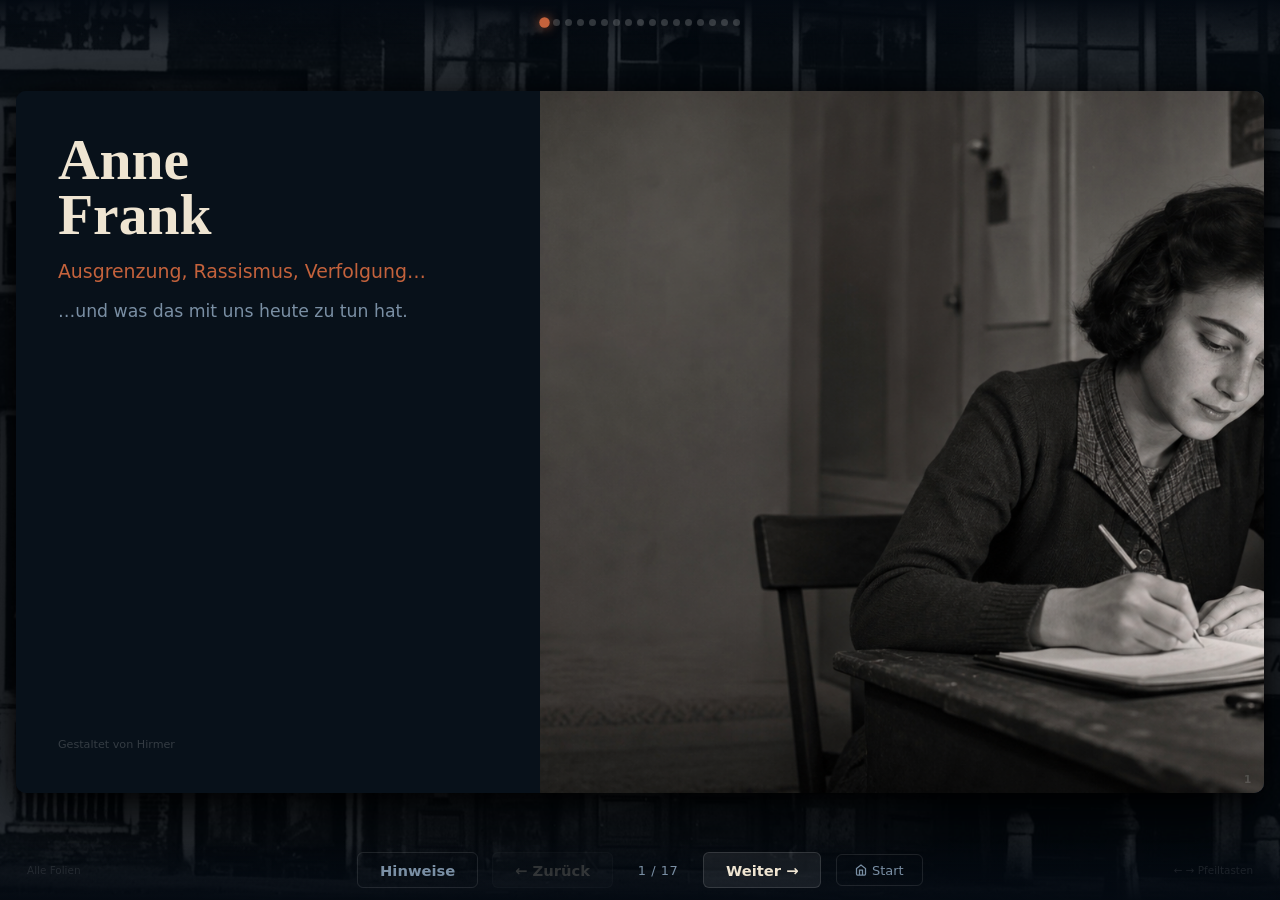
==== commit 28516459: "Video-Folie: Frage auf Mitbewohner im Hinterhaus umgestellt" ====
--- a/folien.html
+++ b/folien.html
@@ -212,8 +212,8 @@
 
         <div class="previd-center">
           <span class="previd-label">🎬 Deine Aufgabe</span>
-          <h2 class="previd-question">Wie lange hat Anne<br>sich versteckt?</h2>
-          <p class="previd-hint">Achte im Video auf diese Antwort.</p>
+          <h2 class="previd-question">Wer hat sich noch im<br>Hinterhaus versteckt?</h2>
+          <p class="previd-hint">Achte im Video: Wer war außer Familie Frank dabei?</p>
         </div>
 
         <div class="previd-vocab">
@@ -417,7 +417,7 @@
               </div>
               <div class="gl-back">
                 <span class="gl-flip-term">Diskriminierung</span>
-                <p>Wenn jemand unfair behandelt wird – wegen Herkunft, Aussehen oder Religion.</p>
+                <p>Wenn jemand schlechter behandelt wird, weil er anders ist – zum Beispiel wegen Religion, Behinderung, Geschlecht oder Aussehen.</p>
               </div>
             </div>
           </div>
@@ -451,7 +451,7 @@
               </div>
               <div class="gl-back">
                 <span class="gl-flip-term">Rassismus</span>
-                <p>Wenn Menschen wegen ihrer Hautfarbe, Herkunft oder Religion schlechter behandelt werden.</p>
+                <p>Eine besondere Form von Diskriminierung – Menschen werden benachteiligt, weil sie eine andere Hautfarbe oder Herkunft haben.</p>
               </div>
             </div>
           </div>
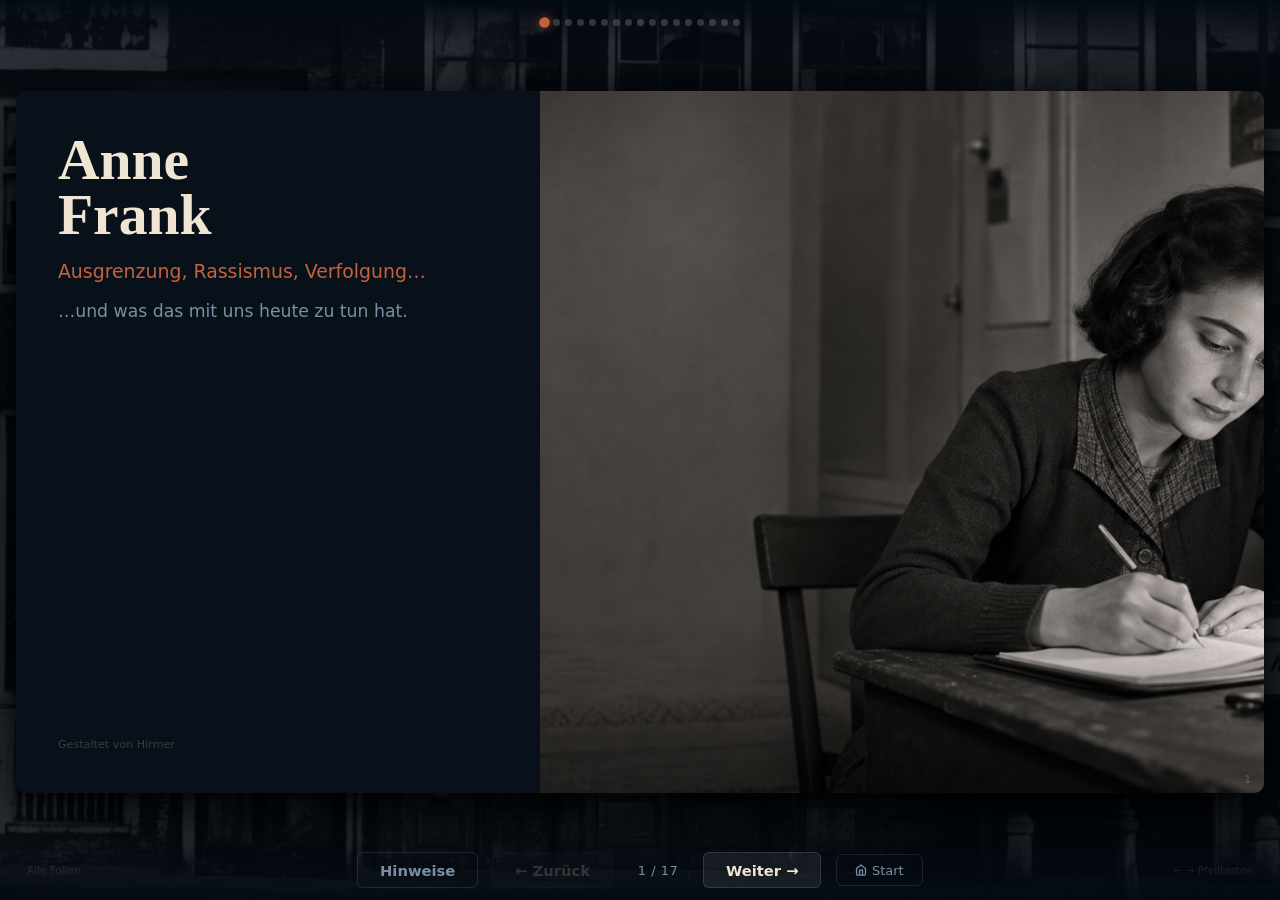
==== commit 711c604f: "Video-Folie: Geometrisches Zentrier-Layout mit Glow-Thumbnail" ====
--- a/folien.html
+++ b/folien.html
@@ -257,44 +257,34 @@
 
     <!-- F7 · Video ───────────────────────────── -->
     <article class="slide" id="s6" style="background:var(--dark)">
-      <div class="vid-layout">
-
-        <div class="vid-left">
-          <div class="vid-task">
-            <p class="vid-intro">Schaut euch Annes Geschichte an.</p>
-            <p class="vid-q-label">Achtet dabei auf die Frage:</p>
-            <p class="vid-question">Wie lange musste sich Anne verstecken?</p>
-          </div>
-          <div class="vid-meta">
-            <div class="vid-meta-row">
-              <span class="vid-meta-label">Quelle</span>
-              <span class="vid-meta-val">Anne Frank House, Amsterdam</span>
-            </div>
-            <div class="vid-meta-row">
-              <span class="vid-meta-label">Dauer</span>
-              <span class="vid-meta-val">28 Minuten</span>
-            </div>
-            <div class="vid-meta-row">
-              <span class="vid-meta-label">Schwerpunkt</span>
-              <span class="vid-meta-val">Leben und Verfolgung von Anne Frank</span>
-            </div>
-            <div class="vid-meta-links">
-              <a class="vid-meta-btn" href="https://www.annefrank.org/de/bildungsarbeit/product/132/video-das-kurze-leben-der-anne-frank/" target="_blank">Anne Frank House</a>
-              <a class="vid-meta-btn" href="https://vimeo.com/329564758/5d00be0e79" target="_blank">Vimeo</a>
-            </div>
-          </div>
-        </div>
-
-        <div class="vid-right">
-          <a class="vid-thumb-wrap" href="https://vimeo.com/329564758/5d00be0e79" target="_blank" onclick="event.stopPropagation()">
-            <img class="vid-thumb" src="images/anne_frank_titel.png" alt="Anne Frank – Ihre Geschichte" onerror="this.src='https://vumbnail.com/329564758.jpg'">
-            <div class="vid-play-btn">
-              <svg viewBox="0 0 80 80" width="90" height="90">
-                <circle cx="40" cy="40" r="38" fill="rgba(0,0,0,.55)" stroke="rgba(255,255,255,.25)" stroke-width="1.5"/>
-                <polygon points="32,22 62,40 32,58" fill="white"/>
-              </svg>
-            </div>
-          </a>
+      <div class="vid-geo-layout">
+
+        <div class="vid-geo-task">
+          <span class="vid-geo-eyebrow">🎬 Deine Aufgabe</span>
+          <p class="vid-geo-question">Wer hat sich noch im<br>Hinterhaus versteckt?</p>
+          <p class="vid-geo-hint">Achtet im Video auf diese Antwort.</p>
+        </div>
+
+        <a class="vid-thumb-wrap" href="https://vimeo.com/329564758/5d00be0e79" target="_blank" onclick="event.stopPropagation()">
+          <img class="vid-thumb" src="images/anne_frank_titel.png" alt="Anne Frank – Ihre Geschichte" onerror="this.src='https://vumbnail.com/329564758.jpg'">
+          <div class="vid-play-btn">
+            <svg viewBox="0 0 80 80" width="90" height="90">
+              <circle cx="40" cy="40" r="38" fill="rgba(0,0,0,.55)" stroke="rgba(255,255,255,.25)" stroke-width="1.5"/>
+              <polygon points="32,22 62,40 32,58" fill="white"/>
+            </svg>
+          </div>
+        </a>
+
+        <div class="vid-geo-footer">
+          <span class="vid-geo-meta"><span class="vid-geo-meta-label">Quelle</span> Anne Frank House, Amsterdam</span>
+          <span class="vid-geo-dot">·</span>
+          <span class="vid-geo-meta"><span class="vid-geo-meta-label">Dauer</span> 28 Min</span>
+          <span class="vid-geo-dot">·</span>
+          <span class="vid-geo-meta"><span class="vid-geo-meta-label">Schwerpunkt</span> Leben und Verfolgung von Anne Frank</span>
+          <div class="vid-geo-links">
+            <a class="vid-meta-btn" href="https://www.annefrank.org/de/bildungsarbeit/product/132/video-das-kurze-leben-der-anne-frank/" target="_blank">Anne Frank House</a>
+            <a class="vid-meta-btn" href="https://vimeo.com/329564758/5d00be0e79" target="_blank">Vimeo</a>
+          </div>
         </div>
 
       </div>
--- a/css/folien.css
+++ b/css/folien.css
@@ -1143,19 +1143,28 @@
 }
 .vid-vocab-grid .pvc-wrap { height: auto; min-height: 0; }
 .vid-right {
-  flex: 1; display: flex; flex-direction: column;
-  gap: .6rem; min-width: 0;
+  flex: 0 0 50%; display: flex; flex-direction: column;
+  gap: .6rem; min-width: 0; justify-content: center; align-items: center;
 }
 .vid-thumb-wrap {
-  flex: 1; position: relative; cursor: pointer;
-  border-radius: 14px; overflow: hidden; min-height: 0;
-  box-shadow: 0 16px 48px rgba(0,0,0,.7), 0 4px 12px rgba(0,0,0,.4);
+  position: relative; cursor: pointer;
+  border-radius: 14px; overflow: hidden;
+  width: 66%; max-width: 720px;
+  aspect-ratio: 16/9;
+  box-shadow:
+    0 0 0 1px rgba(255,255,255,.08),
+    0 8px 32px rgba(0,0,0,.6),
+    0 0 40px rgba(255,255,255,.10);
   background: #0a0a0a;
-  transition: transform .2s ease, box-shadow .2s ease;
+  transition: transform .22s ease, box-shadow .3s ease;
 }
 .vid-thumb-wrap:hover {
-  transform: scale(1.015);
-  box-shadow: 0 20px 60px rgba(0,0,0,.85), 0 4px 16px rgba(0,0,0,.5);
+  transform: scale(1.018);
+  box-shadow:
+    0 0 0 1.5px rgba(196,98,60,.5),
+    0 12px 48px rgba(0,0,0,.75),
+    0 0 60px rgba(196,98,60,.35),
+    0 0 120px rgba(196,98,60,.15);
 }
 .vid-thumb {
   width: 100%; height: 100%; object-fit: cover; display: block;
@@ -1419,3 +1428,51 @@
   cursor: pointer;
   z-index: 10000;
 }
+
+/* ── Video-Folie · Geo-Layout ─────────────────── */
+.vid-geo-layout {
+  flex: 1; display: flex; flex-direction: column;
+  align-items: center; justify-content: center;
+  gap: 1.2rem; padding: 3% 5%;
+}
+.vid-geo-task {
+  text-align: center; max-width: 680px; width: 100%;
+}
+.vid-geo-eyebrow {
+  display: block;
+  font-size: clamp(.52rem,1.2vw,.68rem);
+  font-weight: 700; letter-spacing: .14em;
+  text-transform: uppercase; color: var(--gold);
+  margin-bottom: .45em;
+}
+.vid-geo-question {
+  font-family: var(--font-serif);
+  font-size: clamp(1.35rem,3.6vw,2.3rem);
+  color: var(--cream); font-weight: 700;
+  line-height: 1.18; margin: 0 0 .35em;
+}
+.vid-geo-hint {
+  font-size: clamp(.6rem,1.4vw,.78rem);
+  color: rgba(239,229,210,.45); margin: 0;
+  font-style: italic;
+}
+.vid-geo-footer {
+  display: flex; align-items: center; flex-wrap: wrap;
+  justify-content: center; gap: .45rem .9rem;
+  width: 66%; max-width: 720px;
+}
+.vid-geo-meta {
+  font-size: clamp(.52rem,1.2vw,.66rem);
+  color: rgba(239,229,210,.45);
+}
+.vid-geo-meta-label {
+  font-weight: 700; letter-spacing: .1em;
+  text-transform: uppercase; font-size: .85em;
+  color: rgba(239,229,210,.3); margin-right: .3em;
+}
+.vid-geo-dot {
+  color: rgba(255,255,255,.18); font-size: .8rem;
+}
+.vid-geo-links {
+  display: flex; gap: .5rem; margin-left: .4rem;
+}
